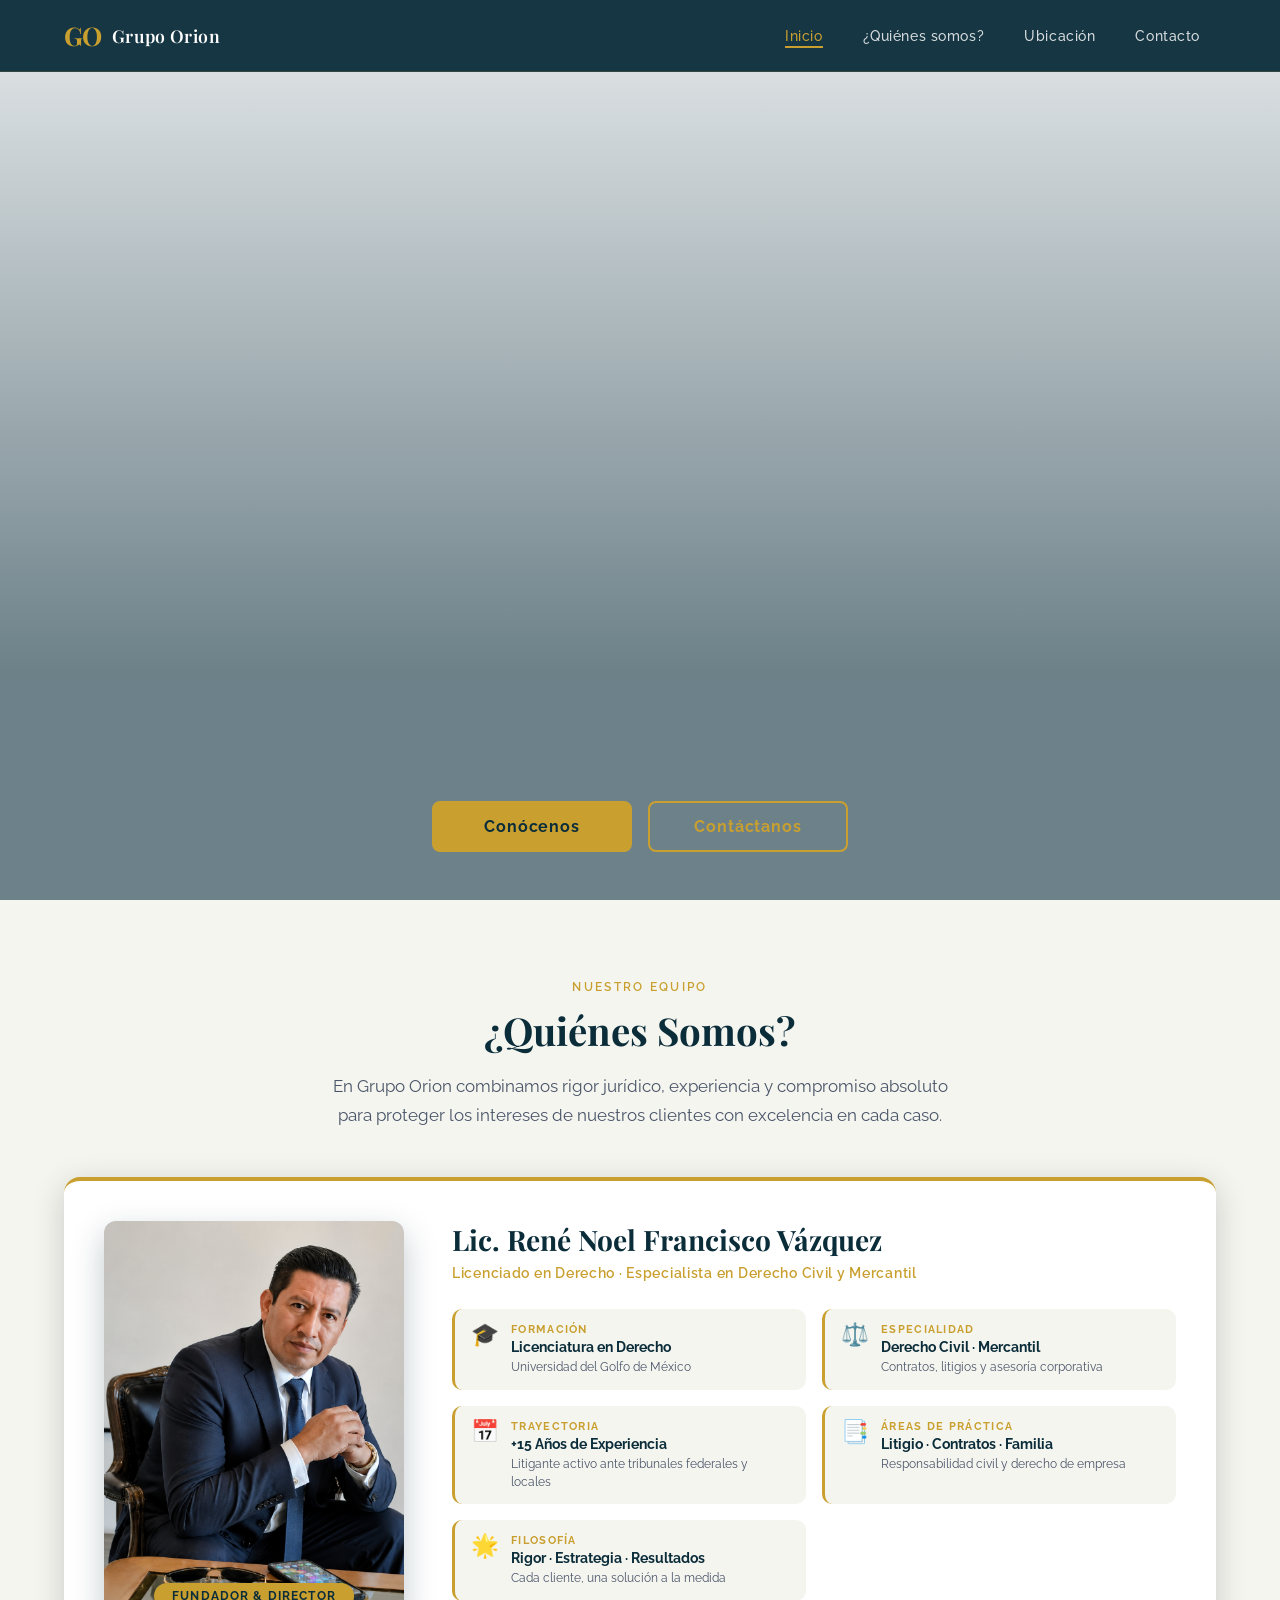
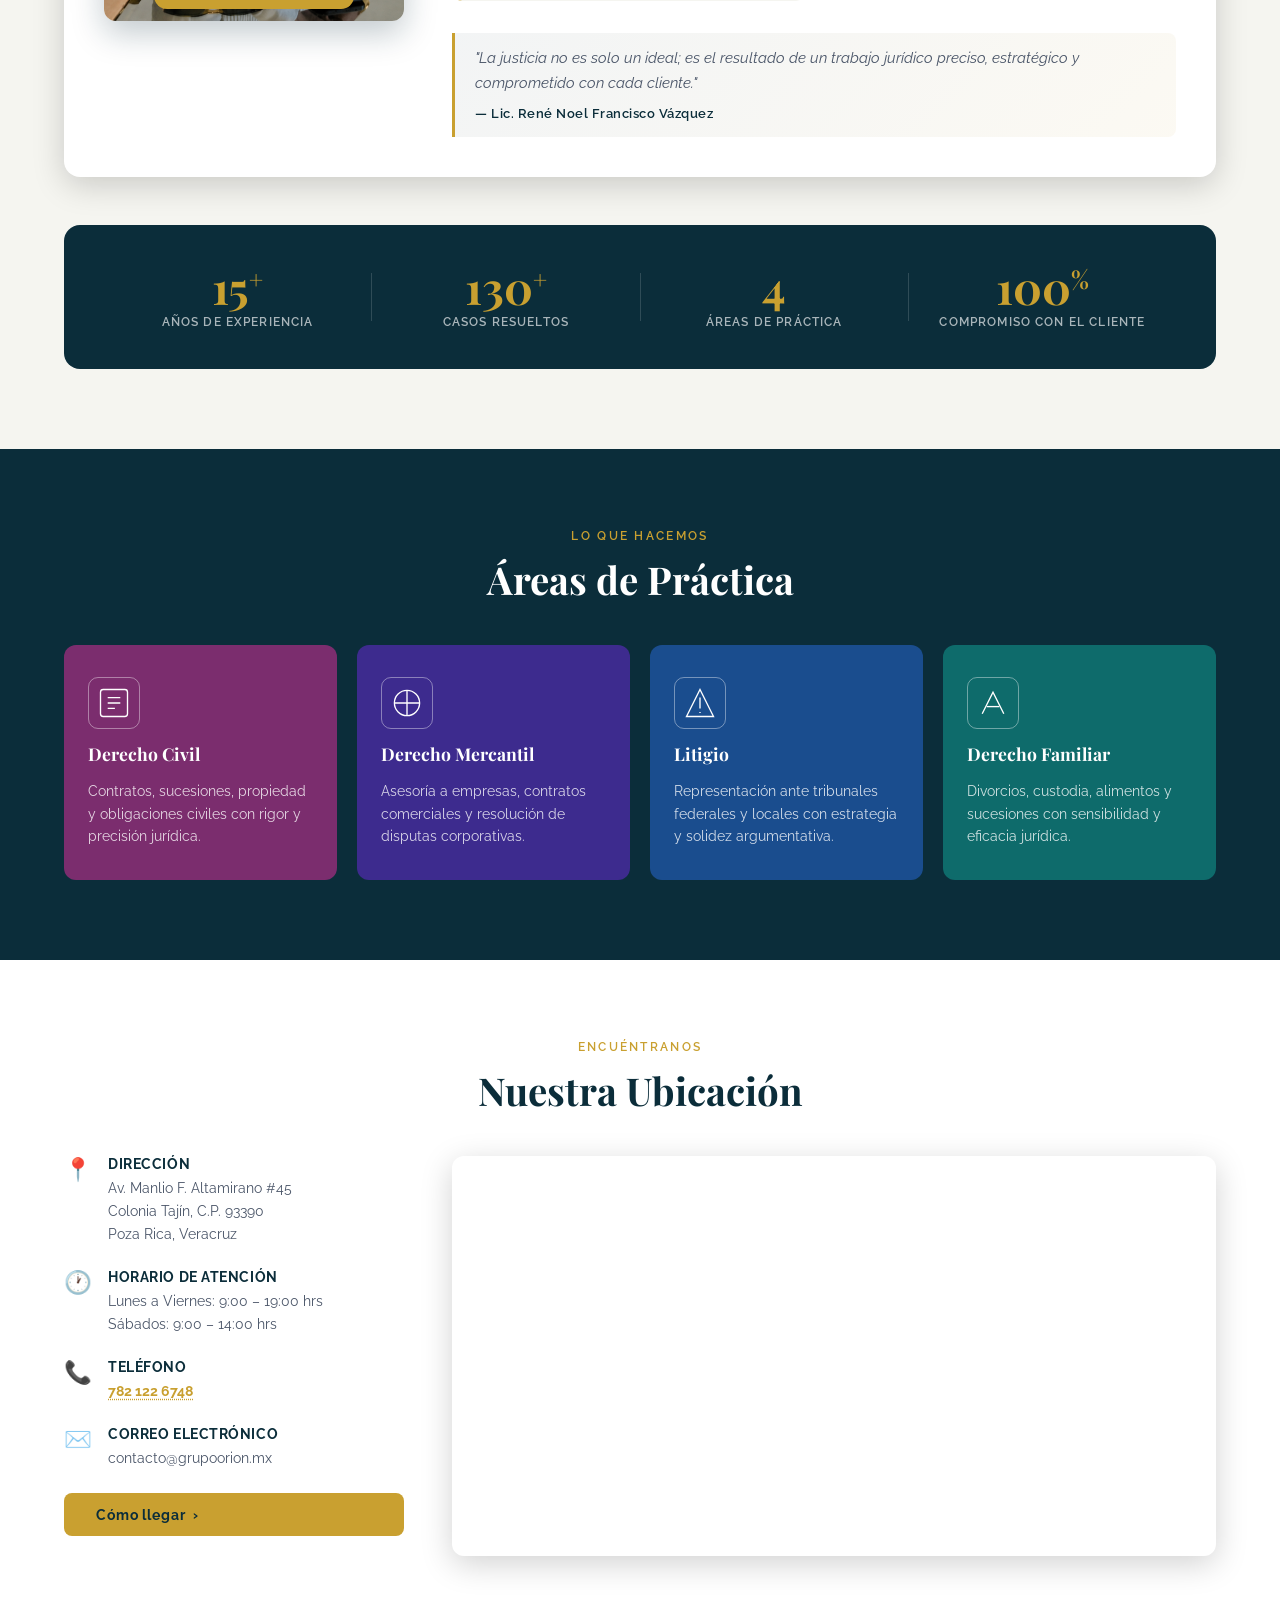
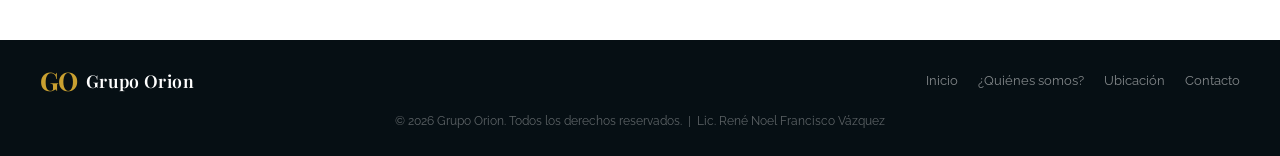
==== index.html @ 619c6edc "Agregar meta tags Open Graph y Twitter Card" ====
<!DOCTYPE html>
<html lang="es">
<head>
  <meta charset="UTF-8" />
  <meta name="viewport" content="width=device-width, initial-scale=1.0" />
  <title>Grupo Orion – Servicios Jurídicos</title>

  <!-- SEO básico -->
  <meta name="description" content="Grupo Orion – Más de 15 años protegiendo tus intereses. Lic. René Noel Francisco Vázquez. Derecho Civil, Mercantil, Litigio y Familiar en Poza Rica, Veracruz." />
  <meta name="author" content="Lic. René Noel Francisco Vázquez" />

  <!-- Open Graph (Facebook, WhatsApp, LinkedIn, correo) -->
  <meta property="og:type"        content="website" />
  <meta property="og:url"         content="https://arrova931026.github.io/grupo_orion/" />
  <meta property="og:title"       content="Grupo Orion – Servicios Jurídicos" />
  <meta property="og:description" content="Más de 15 años protegiendo tus intereses con rigor, estrategia y resultados. Consulta al Lic. René Noel Francisco Vázquez." />
  <meta property="og:image"       content="https://arrova931026.github.io/grupo_orion/index.png" />
  <meta property="og:image:width"  content="1200" />
  <meta property="og:image:height" content="630" />
  <meta property="og:locale"      content="es_MX" />
  <meta property="og:site_name"   content="Grupo Orion" />

  <!-- Twitter Card -->
  <meta name="twitter:card"        content="summary_large_image" />
  <meta name="twitter:title"       content="Grupo Orion – Servicios Jurídicos" />
  <meta name="twitter:description" content="Más de 15 años protegiendo tus intereses con rigor, estrategia y resultados. Consulta al Lic. René Noel Francisco Vázquez." />
  <meta name="twitter:image"       content="https://arrova931026.github.io/grupo_orion/index.png" />
  <link rel="preconnect" href="https://fonts.googleapis.com" />
  <link rel="preconnect" href="https://fonts.gstatic.com" crossorigin />
  <link href="https://fonts.googleapis.com/css2?family=Playfair+Display:wght@400;600;700&family=Raleway:wght@300;400;500;600;700&display=swap" rel="stylesheet" />
  <link rel="stylesheet" href="styles.css" />
</head>
<body>

  <!-- ═══════════════════════════════════ NAVBAR ═══════════════════════════════════ -->
  <header class="navbar" id="navbar">
    <div class="nav-container">
      <a href="#inicio" class="nav-logo">
        <span class="logo-oa">GO</span>
        <span class="logo-text">Grupo Orion</span>
      </a>

      <button class="hamburger" id="hamburger" aria-label="Abrir menú" aria-expanded="false">
        <span></span>
        <span></span>
        <span></span>
      </button>

      <nav class="nav-menu" id="nav-menu">
        <ul>
          <li><a href="#inicio" class="nav-link active">Inicio</a></li>
          <li><a href="#quienes-somos" class="nav-link">¿Quiénes somos?</a></li>
          <li><a href="#ubicacion" class="nav-link">Ubicación</a></li>
          <li><a href="#contacto" class="nav-link">Contacto</a></li>
        </ul>
      </nav>
    </div>
  </header>

  <!-- ═══════════════════════════════════ INICIO ════════════════════════════════════ -->
  <section class="hero" id="inicio">
    <picture>
      <source srcset="indexm.png" media="(max-width: 600px)" />
      <img src="index.png" alt="Grupo Orion – Rigor, Estrategia, Resultados" class="hero-img" />
    </picture>
    <div class="hero-overlay">
      <div class="hero-btns">
        <a href="#quienes-somos" class="btn-hero">Conócenos</a>
        <button class="btn-hero btn-hero-outline" id="btn-contacto-hero" type="button">Contáctanos</button>
      </div>
    </div>
  </section>

  <!-- ══════════════════════════════ QUIÉNES SOMOS ══════════════════════════════════ -->
  <section class="section quienes" id="quienes-somos">
    <div class="container">
      <div class="section-tag">NUESTRO EQUIPO</div>
      <h2 class="section-title">¿Quiénes Somos?</h2>
      <p class="section-subtitle">
        En Grupo Orion combinamos rigor jurídico, experiencia y compromiso absoluto
        para proteger los intereses de nuestros clientes con excelencia en cada caso.
      </p>

      <!-- Perfil Rene -->
      <div class="profile-card">
        <div class="profile-photo-wrap">
          <img src="rene.png" alt="Lic. René Noel Francisco Vázquez" class="profile-photo" />
          <div class="photo-badge">Fundador &amp; Director</div>
        </div>

        <div class="profile-info">
          <h3 class="profile-name">Lic. René Noel Francisco Vázquez</h3>
          <p class="profile-tagline">Licenciado en Derecho · Especialista en Derecho Civil y Mercantil</p>

          <div class="infographic-grid">
            <div class="info-card">
              <div class="info-icon">🎓</div>
              <div class="info-content">
                <span class="info-label">Formación</span>
                <span class="info-value">Licenciatura en Derecho</span>
                <span class="info-detail">Universidad del Golfo de México</span>
              </div>
            </div>

            <div class="info-card">
              <div class="info-icon">⚖️</div>
              <div class="info-content">
                <span class="info-label">Especialidad</span>
                <span class="info-value">Derecho Civil · Mercantil</span>
                <span class="info-detail">Contratos, litigios y asesoría corporativa</span>
              </div>
            </div>

            <div class="info-card">
              <div class="info-icon">📅</div>
              <div class="info-content">
                <span class="info-label">Trayectoria</span>
                <span class="info-value">+15 Años de Experiencia</span>
                <span class="info-detail">Litigante activo ante tribunales federales y locales</span>
              </div>
            </div>
<!--
            <div class="info-card">
              <div class="info-icon">🏛️</div>
              <div class="info-content">
                <span class="info-label">Membresías</span>
                <span class="info-value">Barra Mexicana de Abogados</span>
                <span class="info-detail">Colegio de Abogados Civilistas</span>
              </div>
            </div>
-->
            <div class="info-card">
              <div class="info-icon">📑</div>
              <div class="info-content">
                <span class="info-label">Áreas de Práctica</span>
                <span class="info-value">Litigio · Contratos · Familia</span>
                <span class="info-detail">Responsabilidad civil y derecho de empresa</span>
              </div>
            </div>

            <div class="info-card">
              <div class="info-icon">🌟</div>
              <div class="info-content">
                <span class="info-label">Filosofía</span>
                <span class="info-value">Rigor · Estrategia · Resultados</span>
                <span class="info-detail">Cada cliente, una solución a la medida</span>
              </div>
            </div>
          </div>

          <blockquote class="profile-quote">
            "La justicia no es solo un ideal; es el resultado de un trabajo jurídico
            preciso, estratégico y comprometido con cada cliente."
            <cite>— Lic. René Noel Francisco Vázquez</cite>
          </blockquote>
        </div>
      </div>

      <!-- Stats bar -->
      <div class="stats-bar">
        <div class="stat">
          <span class="stat-num">15<sup>+</sup></span>
          <span class="stat-lbl">Años de experiencia</span>
        </div>
        <div class="stat-divider"></div>
        <div class="stat">
          <span class="stat-num">130<sup>+</sup></span>
          <span class="stat-lbl">Casos resueltos</span>
        </div>
        <div class="stat-divider"></div>
        <div class="stat">
          <span class="stat-num">4</span>
          <span class="stat-lbl">Áreas de práctica</span>
        </div>
        <div class="stat-divider"></div>
        <div class="stat">
          <span class="stat-num">100<sup>%</sup></span>
          <span class="stat-lbl">Compromiso con el cliente</span>
        </div>
      </div>
    </div>
  </section>

  <!-- ═══════════════════════════════════ SERVICIOS ════════════════════════════════ -->
  <section class="section servicios" id="servicios">
    <div class="container">
      <div class="section-tag">LO QUE HACEMOS</div>
      <h2 class="section-title light">Áreas de Práctica</h2>
      <div class="servicios-grid">
        <div class="servicio-card" style="--card-color: #7b2d6e;">
          <div class="servicio-icon">
            <svg viewBox="0 0 40 40" fill="none" stroke="currentColor" stroke-width="1.5" width="36" height="36"><rect x="5" y="5" width="30" height="30" rx="3"/><path d="M13 20h14M13 14h14M13 26h8"/></svg>
          </div>
          <h3>Derecho Civil</h3>
          <p>Contratos, sucesiones, propiedad y obligaciones civiles con rigor y precisión jurídica.</p>
        </div>
        <div class="servicio-card" style="--card-color: #3d2b8e;">
          <div class="servicio-icon">
            <svg viewBox="0 0 40 40" fill="none" stroke="currentColor" stroke-width="1.5" width="36" height="36"><circle cx="20" cy="20" r="14"/><path d="M20 6v28M6 20h28"/></svg>
          </div>
          <h3>Derecho Mercantil</h3>
          <p>Asesoría a empresas, contratos comerciales y resolución de disputas corporativas.</p>
        </div>
        <div class="servicio-card" style="--card-color: #1a4d8e;">
          <div class="servicio-icon">
            <svg viewBox="0 0 40 40" fill="none" stroke="currentColor" stroke-width="1.5" width="36" height="36"><path d="M20 5 L35 35 H5 Z"/><path d="M20 14v12M20 30v1"/></svg>
          </div>
          <h3>Litigio</h3>
          <p>Representación ante tribunales federales y locales con estrategia y solidez argumentativa.</p>
        </div>
        <div class="servicio-card" style="--card-color: #0e6b6b;">
          <div class="servicio-icon">
            <svg viewBox="0 0 40 40" fill="none" stroke="currentColor" stroke-width="1.5" width="36" height="36"><path d="M8 32 L20 8 L32 32"/><path d="M13 24 h14"/></svg>
          </div>
          <h3>Derecho Familiar</h3>
          <p>Divorcios, custodia, alimentos y sucesiones con sensibilidad y eficacia jurídica.</p>
        </div>
      </div>
    </div>
  </section>

  <!-- ═══════════════════════════════════ UBICACIÓN ════════════════════════════════ -->
  <section class="section ubicacion" id="ubicacion">
    <div class="container">
      <div class="section-tag">ENCUÉNTRANOS</div>
      <h2 class="section-title">Nuestra Ubicación</h2>

      <div class="ubicacion-wrap">
        <div class="ubicacion-info">
          <div class="ubi-item">
            <div class="ubi-icon">📍</div>
            <div>
              <strong>Dirección</strong>
              <p>Av. Manlio F. Altamirano #45<br>Colonia Tajín, C.P. 93390<br>Poza Rica, Veracruz</p>
            </div>
          </div>
          <div class="ubi-item">
            <div class="ubi-icon">🕐</div>
            <div>
              <strong>Horario de Atención</strong>
              <p>Lunes a Viernes: 9:00 – 19:00 hrs<br>Sábados: 9:00 – 14:00 hrs</p>
            </div>
          </div>
          <div class="ubi-item">
            <div class="ubi-icon">📞</div>
            <div>
              <strong>Teléfono</strong>
              <p><button class="phone-trigger" id="phone-trigger-ubi" type="button">782 122 6748</button></p>
            </div>
          </div>
          <div class="ubi-item">
            <div class="ubi-icon">✉️</div>
            <div>
              <strong>Correo Electrónico</strong>
              <p>contacto@grupoorion.mx</p>
            </div>
          </div>
          <a href="https://maps.google.com" target="_blank" rel="noopener noreferrer" class="btn-primary">
            Cómo llegar &nbsp;›
          </a>
        </div>

        <div class="ubicacion-map">
          <iframe
            title="Ubicación Grupo Orion"
            src="https://maps.google.com/maps?q=20.5308123,-97.4604922&hl=es&z=16&output=embed"
            width="100%"
            height="400"
            style="border:0;"
            allowfullscreen=""
            loading="lazy"
            referrerpolicy="no-referrer-when-downgrade">
          </iframe>
        </div>
      </div>
    </div>
  </section>

  <!-- ═══════════════════════════════════ FOOTER ═══════════════════════════════════ -->
  <footer class="footer" id="contacto">
    <div class="footer-inner">
      <div class="footer-logo">
        <span class="logo-oa">GO</span>
        <span class="logo-text">Grupo Orion</span>
      </div>
      <nav class="footer-nav">
        <a href="#inicio">Inicio</a>
        <a href="#quienes-somos">¿Quiénes somos?</a>
        <a href="#ubicacion">Ubicación</a>
        <a href="#contacto">Contacto</a>
      </nav>
      <p class="footer-legal">
        &copy; 2026 Grupo Orion. Todos los derechos reservados. &nbsp;|&nbsp; Lic. René Noel Francisco Vázquez
      </p>
    </div>
  </footer>

  <!-- Modal de contacto -->
  <div class="modal-overlay" id="contact-modal" role="dialog" aria-modal="true" aria-labelledby="modal-title">
    <div class="modal-card">
      <button class="modal-close" id="modal-close" aria-label="Cerrar">&times;</button>
      <div class="modal-icon">📲</div>
      <h3 class="modal-title" id="modal-title">¿Cómo deseas contactarnos?</h3>
      <p class="modal-subtitle">Elige el medio de comunicación de tu preferencia:</p>
      <div class="modal-btns">
        <a href="https://wa.me/527821226748?text=Necesito%20asesor%C3%ADa%20jur%C3%ADdica%20de%20Grupo%20Ori%C3%B3n" target="_blank" rel="noopener noreferrer" class="modal-btn modal-btn-whatsapp">
          <svg viewBox="0 0 24 24" fill="currentColor" width="22" height="22"><path d="M17.472 14.382c-.297-.149-1.758-.867-2.03-.967-.273-.099-.471-.148-.67.15-.197.297-.767.966-.94 1.164-.173.199-.347.223-.644.075-.297-.15-1.255-.463-2.39-1.475-.883-.788-1.48-1.761-1.653-2.059-.173-.297-.018-.458.13-.606.134-.133.298-.347.446-.52.149-.174.198-.298.298-.497.099-.198.05-.371-.025-.52-.075-.149-.669-1.612-.916-2.207-.242-.579-.487-.5-.669-.51-.173-.008-.371-.01-.57-.01-.198 0-.52.074-.792.372-.272.297-1.04 1.016-1.04 2.479 0 1.462 1.065 2.875 1.213 3.074.149.198 2.096 3.2 5.077 4.487.709.306 1.262.489 1.694.625.712.227 1.36.195 1.871.118.571-.085 1.758-.719 2.006-1.413.248-.694.248-1.289.173-1.413-.074-.124-.272-.198-.57-.347m-5.421 7.403h-.004a9.87 9.87 0 01-5.031-1.378l-.361-.214-3.741.982.998-3.648-.235-.374a9.86 9.86 0 01-1.51-5.26c.001-5.45 4.436-9.884 9.888-9.884 2.64 0 5.122 1.03 6.988 2.898a9.825 9.825 0 012.893 6.994c-.003 5.45-4.437 9.884-9.885 9.884m8.413-18.297A11.815 11.815 0 0012.05 0C5.495 0 .16 5.335.157 11.892c0 2.096.547 4.142 1.588 5.945L.057 24l6.305-1.654a11.882 11.882 0 005.683 1.448h.005c6.554 0 11.89-5.335 11.893-11.893a11.821 11.821 0 00-3.48-8.413z"/></svg>
          Conectar por WhatsApp
        </a>
        <a href="tel:7821226748" class="modal-btn modal-btn-phone">
          <svg viewBox="0 0 24 24" fill="currentColor" width="22" height="22"><path d="M6.62 10.79c1.44 2.83 3.76 5.14 6.59 6.59l2.2-2.2c.27-.27.67-.36 1.02-.24 1.12.37 2.33.57 3.57.57.55 0 1 .45 1 1V20c0 .55-.45 1-1 1-9.39 0-17-7.61-17-17 0-.55.45-1 1-1h3.5c.55 0 1 .45 1 1 0 1.25.2 2.45.57 3.57.11.35.03.74-.25 1.02l-2.2 2.2z"/></svg>
          Vía Telefónica
        </a>
      </div>
    </div>
  </div>

  <!-- Toast de confirmación -->
  <div class="toast" id="toast">Mensaje enviado con éxito. ¡Nos pondremos en contacto pronto!</div>

  <script src="script.js"></script>
</body>
</html>
---- styles.css ----
/* ═══════════════════════════════════════════════════════════════
   GRUPO ORION – Stylesheet
   Paleta: #0b2d3a (teal oscuro), #c9a030 (dorado), #fff, #f5f5f0
   ═══════════════════════════════════════════════════════════════ */

/* ── Variables ─────────────────────────────────────────────────── */
:root {
  --teal-dark:   #0b2d3a;
  --teal-mid:    #0e4454;
  --teal-light:  #1a6678;
  --gold:        #c9a030;
  --gold-light:  #e8c96a;
  --white:       #ffffff;
  --off-white:   #f5f5f0;
  --text-dark:   #1a1a2e;
  --text-mid:    #4a5568;
  --text-light:  #cbd5e0;
  --font-head:   'Playfair Display', Georgia, serif;
  --font-body:   'Raleway', 'Segoe UI', sans-serif;
  --nav-h:       72px;
  --transition:  0.3s ease;
  --radius:      8px;
  --shadow:      0 8px 32px rgba(0,0,0,.18);
}

/* ── Reset ──────────────────────────────────────────────────────── */
*, *::before, *::after { box-sizing: border-box; margin: 0; padding: 0; }
html {
  scroll-behavior: smooth;
  font-size: 16px;
  scroll-padding-top: var(--nav-h);
}
body {
  font-family: var(--font-body);
  color: var(--text-dark);
  background: var(--white);
  overflow-x: hidden;
}
img { max-width: 100%; display: block; }
a  { text-decoration: none; color: inherit; }
ul { list-style: none; }

/* ── Utility ────────────────────────────────────────────────────── */
.container { width: 100%; max-width: 1200px; margin: 0 auto; padding: 0 24px; }
.section    { padding: 80px 0; }
.section-tag {
  font-size: .72rem;
  letter-spacing: .2em;
  text-transform: uppercase;
  color: var(--gold);
  font-weight: 600;
  margin-bottom: 10px;
  text-align: center;
}
.section-title {
  font-family: var(--font-head);
  font-size: clamp(1.8rem, 3vw, 2.6rem);
  color: var(--teal-dark);
  text-align: center;
  margin-bottom: 16px;
}
.section-title.light { color: var(--white); }
.section-subtitle {
  max-width: 640px;
  margin: 0 auto 48px;
  color: var(--text-mid);
  text-align: center;
  line-height: 1.7;
  font-size: 1.05rem;
}
.section-subtitle.light { color: var(--text-light); }

/* ── Buttons ─────────────────────────────────────────────────────── */
.btn-primary {
  display: inline-block;
  background: var(--gold);
  color: var(--teal-dark);
  font-family: var(--font-body);
  font-weight: 700;
  font-size: .9rem;
  letter-spacing: .06em;
  padding: 13px 32px;
  border-radius: var(--radius);
  border: none;
  cursor: pointer;
  transition: background var(--transition), transform var(--transition), box-shadow var(--transition);
}
.btn-primary:hover {
  background: var(--gold-light);
  transform: translateY(-2px);
  box-shadow: 0 6px 20px rgba(201,160,48,.35);
}

/* ════════════════════════════════════════════════════════════════
   NAVBAR
════════════════════════════════════════════════════════════════ */
.navbar {
  position: fixed;
  top: 0; left: 0; right: 0;
  z-index: 1100;
  height: var(--nav-h);
  background: rgba(11,45,58,.95);
  backdrop-filter: blur(10px);
  -webkit-backdrop-filter: blur(10px);
  border-bottom: 1px solid rgba(201,160,48,.15);
  transition: box-shadow var(--transition);
}
.navbar.scrolled { box-shadow: 0 4px 24px rgba(0,0,0,.35); }

.nav-container {
  display: flex;
  align-items: center;
  justify-content: space-between;
  max-width: 1200px;
  margin: 0 auto;
  padding: 0 24px;
  height: 100%;
}

/* Logo */
.nav-logo {
  display: flex;
  align-items: center;
  gap: 10px;
}
.logo-oa {
  font-family: var(--font-head);
  font-weight: 700;
  font-size: 1.6rem;
  color: var(--gold);
  letter-spacing: -.02em;
  line-height: 1;
}
.logo-text {
  font-family: var(--font-head);
  font-size: 1.1rem;
  font-weight: 600;
  color: var(--white);
  letter-spacing: .02em;
}

/* Nav links */
.nav-menu ul {
  display: flex;
  gap: 8px;
  align-items: center;
}
.nav-link {
  color: rgba(255,255,255,.82);
  font-size: .9rem;
  font-weight: 500;
  letter-spacing: .04em;
  padding: 8px 16px;
  border-radius: 4px;
  transition: color var(--transition), background var(--transition);
  position: relative;
}
.nav-link::after {
  content: '';
  position: absolute;
  bottom: 4px; left: 16px; right: 16px;
  height: 2px;
  background: var(--gold);
  transform: scaleX(0);
  transition: transform var(--transition);
  transform-origin: center;
}
.nav-link:hover,
.nav-link.active {
  color: var(--gold);
}
.nav-link:hover::after,
.nav-link.active::after {
  transform: scaleX(1);
}

/* Hamburger */
.hamburger {
  display: none;
  flex-direction: column;
  justify-content: space-between;
  width: 26px;
  height: 18px;
  background: none;
  border: none;
  cursor: pointer;
  padding: 0;
  z-index: 1100;
}
.hamburger span {
  display: block;
  height: 2px;
  background: var(--white);
  border-radius: 2px;
  transition: all var(--transition);
}
.hamburger.open span:nth-child(1) { transform: translateY(8px) rotate(45deg); }
.hamburger.open span:nth-child(2) { opacity: 0; }
.hamburger.open span:nth-child(3) { transform: translateY(-8px) rotate(-45deg); }

/* ── Phone trigger button ───────────────────────────────────────── */
.phone-trigger {
  background: none;
  border: none;
  color: var(--gold);
  font-family: var(--font-body);
  font-size: inherit;
  font-weight: 700;
  cursor: pointer;
  padding: 0;
  text-decoration: underline dotted;
  text-underline-offset: 3px;
  transition: color var(--transition);
}
.phone-trigger:hover { color: var(--gold-light); }

/* ── Modal ───────────────────────────────────────────────────────── */
.modal-overlay {
  position: fixed;
  inset: 0;
  background: rgba(0,0,0,.55);
  backdrop-filter: blur(4px);
  display: flex;
  align-items: center;
  justify-content: center;
  z-index: 2000;
  opacity: 0;
  pointer-events: none;
  transition: opacity .3s ease;
  padding: 16px;
}
.modal-overlay.show {
  opacity: 1;
  pointer-events: all;
}
.modal-card {
  background: var(--white);
  border-radius: 16px;
  padding: 40px 36px;
  max-width: 420px;
  width: 100%;
  position: relative;
  text-align: center;
  box-shadow: 0 24px 64px rgba(0,0,0,.35);
  transform: translateY(20px) scale(.97);
  transition: transform .3s ease;
}
.modal-overlay.show .modal-card {
  transform: translateY(0) scale(1);
}
.modal-close {
  position: absolute;
  top: 14px; right: 16px;
  background: none;
  border: none;
  font-size: 1.6rem;
  line-height: 1;
  color: var(--text-mid);
  cursor: pointer;
  transition: color var(--transition);
}
.modal-close:hover { color: var(--teal-dark); }
.modal-icon {
  font-size: 2.4rem;
  margin-bottom: 12px;
}
.modal-title {
  font-family: var(--font-head);
  font-size: 1.35rem;
  color: var(--teal-dark);
  margin-bottom: 8px;
}
.modal-subtitle {
  color: var(--text-mid);
  font-size: .9rem;
  margin-bottom: 28px;
  line-height: 1.6;
}
.modal-btns {
  display: flex;
  flex-direction: column;
  gap: 14px;
}
.modal-btn {
  display: flex;
  align-items: center;
  justify-content: center;
  gap: 10px;
  padding: 14px 24px;
  border-radius: var(--radius);
  font-family: var(--font-body);
  font-size: .95rem;
  font-weight: 700;
  transition: transform var(--transition), opacity var(--transition), box-shadow var(--transition);
  text-decoration: none;
  letter-spacing: .03em;
}
.modal-btn:hover {
  transform: translateY(-2px);
  opacity: .9;
  box-shadow: 0 8px 24px rgba(0,0,0,.2);
}
.modal-btn-whatsapp {
  background: #25D366;
  color: #fff;
}
.modal-btn-phone {
  background: var(--teal-dark);
  color: #fff;
}

/* ════════════════════════════════════════════════════════════════
════════════════════════════════════════════════════════════════ */
.hero {
  position: relative;
  width: 100%;
  height: 100vh;
  min-height: 560px;
  display: flex;
  align-items: flex-end;
  overflow: hidden;
  margin-top: 0;
  padding-top: var(--nav-h);
}
.hero-img {
  position: absolute;
  inset: 0;
  width: 100%;
  height: 100%;
  object-fit: cover;
  object-position: center top;
}
.hero-overlay {
  position: absolute;
  inset: 0;
  background: linear-gradient(to bottom, rgba(11,45,58,.1) 0%, rgba(11,45,58,.6) 75%);
  display: flex;
  flex-direction: column;
  align-items: center;
  justify-content: flex-end;
  padding: 48px;
}

.hero-btns {
  display: flex;
  flex-direction: row;
  align-items: center;
  justify-content: center;
  gap: 16px;
  flex-wrap: wrap;
}

.btn-hero {
  display: inline-flex;
  align-items: center;
  justify-content: center;
  gap: 6px;
  width: 200px;
  background: var(--gold);
  color: var(--teal-dark);
  font-family: var(--font-body);
  font-weight: 700;
  font-size: 1rem;
  letter-spacing: .06em;
  padding: 14px 24px;
  border-radius: var(--radius);
  border: 2px solid var(--gold);
  transition: background var(--transition), transform var(--transition), box-shadow var(--transition);
}
.btn-hero:hover {
  background: var(--gold-light);
  border-color: var(--gold-light);
  transform: translateY(-3px);
  box-shadow: 0 10px 30px rgba(201,160,48,.4);
}
.btn-hero span { font-size: 1.2rem; }

.btn-hero-outline {
  background: transparent;
  border: 2px solid var(--gold);
  color: var(--gold);
  cursor: pointer;
  font-family: var(--font-body);
}
.btn-hero-outline:hover {
  background: var(--gold);
  color: var(--teal-dark);
}

/* ════════════════════════════════════════════════════════════════
   QUIÉNES SOMOS
════════════════════════════════════════════════════════════════ */
.quienes { background: var(--off-white); }

/* Profile card */
.profile-card {
  display: grid;
  grid-template-columns: 300px 1fr;
  gap: 48px;
  align-items: start;
  background: var(--white);
  border-radius: 16px;
  box-shadow: var(--shadow);
  padding: 40px;
  margin-bottom: 48px;
  border-top: 4px solid var(--gold);
}

.profile-photo-wrap {
  position: relative;
  flex-shrink: 0;
}
.profile-photo {
  width: 100%;
  aspect-ratio: 3/4;
  object-fit: cover;
  border-radius: 12px;
  box-shadow: 0 12px 32px rgba(11,45,58,.25);
}
.photo-badge {
  position: absolute;
  bottom: 12px; left: 50%;
  transform: translateX(-50%);
  background: var(--gold);
  color: var(--teal-dark);
  font-size: .72rem;
  font-weight: 700;
  letter-spacing: .1em;
  text-transform: uppercase;
  padding: 6px 18px;
  border-radius: 20px;
  white-space: nowrap;
}

.profile-name {
  font-family: var(--font-head);
  font-size: clamp(1.4rem, 2.2vw, 2rem);
  color: var(--teal-dark);
  margin-bottom: 6px;
}
.profile-tagline {
  color: var(--gold);
  font-size: .9rem;
  font-weight: 600;
  letter-spacing: .05em;
  margin-bottom: 28px;
}

/* Infographic grid */
.infographic-grid {
  display: grid;
  grid-template-columns: repeat(2, 1fr);
  gap: 16px;
  margin-bottom: 32px;
}
.info-card {
  display: flex;
  gap: 12px;
  align-items: flex-start;
  background: var(--off-white);
  border-radius: 10px;
  padding: 14px 16px;
  border-left: 3px solid var(--gold);
  transition: transform var(--transition), box-shadow var(--transition);
}
.info-card:hover {
  transform: translateY(-2px);
  box-shadow: 0 4px 16px rgba(201,160,48,.18);
}
.info-icon {
  font-size: 1.4rem;
  line-height: 1;
  flex-shrink: 0;
}
.info-content {
  display: flex;
  flex-direction: column;
  gap: 2px;
}
.info-label {
  font-size: .68rem;
  font-weight: 700;
  letter-spacing: .12em;
  text-transform: uppercase;
  color: var(--gold);
}
.info-value {
  font-size: .88rem;
  font-weight: 700;
  color: var(--teal-dark);
  line-height: 1.3;
}
.info-detail {
  font-size: .78rem;
  color: var(--text-mid);
  line-height: 1.4;
}

.profile-quote {
  border-left: 3px solid var(--gold);
  padding: 12px 20px;
  background: linear-gradient(135deg, rgba(11,45,58,.05), rgba(201,160,48,.06));
  border-radius: 0 8px 8px 0;
  font-style: italic;
  color: var(--text-mid);
  font-size: .92rem;
  line-height: 1.7;
}
.profile-quote cite {
  display: block;
  margin-top: 8px;
  font-style: normal;
  font-weight: 600;
  font-size: .8rem;
  color: var(--teal-dark);
  letter-spacing: .04em;
}

/* Stats bar */
.stats-bar {
  display: flex;
  align-items: center;
  justify-content: center;
  gap: 0;
  background: var(--teal-dark);
  border-radius: 16px;
  padding: 32px 40px;
  flex-wrap: wrap;
}
.stat {
  flex: 1;
  min-width: 120px;
  display: flex;
  flex-direction: column;
  align-items: center;
  text-align: center;
  padding: 8px 16px;
}
.stat-num {
  font-family: var(--font-head);
  font-size: clamp(2rem, 3.5vw, 2.8rem);
  font-weight: 700;
  color: var(--gold);
  line-height: 1;
}
.stat-num sup {
  font-size: .55em;
  vertical-align: super;
}
.stat-lbl {
  font-size: .72rem;
  font-weight: 600;
  letter-spacing: .1em;
  text-transform: uppercase;
  color: rgba(255,255,255,.65);
  margin-top: 6px;
}
.stat-divider {
  width: 1px;
  height: 48px;
  background: rgba(255,255,255,.15);
  flex-shrink: 0;
}

/* ════════════════════════════════════════════════════════════════
   SERVICIOS
════════════════════════════════════════════════════════════════ */
.servicios {
  background: var(--teal-dark);
}
.servicios .section-title { color: var(--white); }

.servicios-grid {
  display: grid;
  grid-template-columns: repeat(4, 1fr);
  gap: 20px;
  margin-top: 40px;
}
.servicio-card {
  background: var(--card-color, var(--teal-mid));
  color: var(--white);
  border-radius: 12px;
  padding: 32px 24px;
  display: flex;
  flex-direction: column;
  gap: 14px;
  transition: transform var(--transition), box-shadow var(--transition);
}
.servicio-card:hover {
  transform: translateY(-6px);
  box-shadow: 0 16px 40px rgba(0,0,0,.4);
}
.servicio-icon {
  width: 52px;
  height: 52px;
  border: 1.5px solid rgba(255,255,255,.4);
  border-radius: 10px;
  display: flex;
  align-items: center;
  justify-content: center;
}
.servicio-card h3 {
  font-family: var(--font-head);
  font-size: 1.1rem;
  font-weight: 700;
  line-height: 1.3;
}
.servicio-card p {
  font-size: .85rem;
  color: rgba(255,255,255,.8);
  line-height: 1.65;
}

/* ════════════════════════════════════════════════════════════════
   UBICACIÓN
════════════════════════════════════════════════════════════════ */
.ubicacion { background: var(--white); }

.ubicacion-wrap {
  display: grid;
  grid-template-columns: 340px 1fr;
  gap: 48px;
  align-items: start;
  margin-top: 40px;
}
.ubicacion-info {
  display: flex;
  flex-direction: column;
  gap: 24px;
}
.ubi-item {
  display: flex;
  gap: 16px;
  align-items: flex-start;
}
.ubi-icon {
  font-size: 1.4rem;
  line-height: 1;
  flex-shrink: 0;
  margin-top: 2px;
}
.ubi-item strong {
  display: block;
  color: var(--teal-dark);
  font-weight: 700;
  font-size: .88rem;
  letter-spacing: .04em;
  text-transform: uppercase;
  margin-bottom: 4px;
}
.ubi-item p {
  color: var(--text-mid);
  font-size: .9rem;
  line-height: 1.6;
}

.ubicacion-map iframe {
  border-radius: 12px;
  box-shadow: var(--shadow);
  width: 100%;
  height: 400px;
}

/* ════════════════════════════════════════════════════════════════
   CONTACTO
════════════════════════════════════════════════════════════════ */
.contacto { background: var(--teal-dark); }

.contacto-wrap {
  display: grid;
  grid-template-columns: 1fr 280px;
  gap: 48px;
  align-items: start;
  margin-top: 40px;
}

/* Form */
.contact-form {
  display: flex;
  flex-direction: column;
  gap: 18px;
}
.form-row {
  display: grid;
  grid-template-columns: 1fr 1fr;
  gap: 18px;
}
.form-group {
  display: flex;
  flex-direction: column;
  gap: 6px;
}
.form-group label {
  font-size: .8rem;
  font-weight: 600;
  letter-spacing: .06em;
  text-transform: uppercase;
  color: rgba(255,255,255,.75);
}
.form-group label span { color: var(--gold); }
.form-group input,
.form-group textarea {
  background: rgba(255,255,255,.06);
  border: 1px solid rgba(255,255,255,.15);
  border-radius: var(--radius);
  padding: 12px 16px;
  color: var(--white);
  font-family: var(--font-body);
  font-size: .92rem;
  transition: border-color var(--transition), background var(--transition);
  outline: none;
  resize: vertical;
}
.form-group input::placeholder,
.form-group textarea::placeholder { color: rgba(255,255,255,.35); }
.form-group input:focus,
.form-group textarea:focus {
  border-color: var(--gold);
  background: rgba(255,255,255,.1);
}
.form-group input.error,
.form-group textarea.error { border-color: #ff6b6b; }

.btn-submit {
  align-self: flex-start;
  padding: 14px 40px;
  font-size: .95rem;
}
.form-note {
  font-size: .75rem;
  color: rgba(255,255,255,.4);
  line-height: 1.5;
}

/* Aside */
.contact-aside {
  display: flex;
  flex-direction: column;
  gap: 28px;
}
.contact-social h4 {
  color: var(--gold);
  font-size: .8rem;
  letter-spacing: .12em;
  text-transform: uppercase;
  margin-bottom: 14px;
}
.social-links {
  display: flex;
  flex-direction: column;
  gap: 10px;
}
.social-btn {
  display: flex;
  align-items: center;
  gap: 10px;
  padding: 11px 18px;
  border-radius: var(--radius);
  font-size: .88rem;
  font-weight: 600;
  transition: transform var(--transition), opacity var(--transition);
}
.social-btn:hover { transform: translateX(4px); opacity: .85; }
.social-btn.linkedin  { background: #0077b5; color: #fff; }
.social-btn.instagram { background: linear-gradient(45deg, #f09433,#e6683c,#dc2743,#cc2366,#bc1888); color: #fff; }

.contact-card-info {
  background: rgba(255,255,255,.07);
  border: 1px solid rgba(255,255,255,.12);
  border-radius: 10px;
  padding: 20px 22px;
  display: flex;
  flex-direction: column;
  gap: 6px;
}
.contact-card-info p {
  font-size: .9rem;
  color: rgba(255,255,255,.8);
  line-height: 1.5;
}
.contact-card-info p strong {
  color: var(--white);
  font-size: 1rem;
}

/* ════════════════════════════════════════════════════════════════
   FOOTER
════════════════════════════════════════════════════════════════ */
.footer {
  background: #060f14;
  padding: 28px 24px;
}
.footer-inner {
  max-width: 1200px;
  margin: 0 auto;
  display: flex;
  align-items: center;
  justify-content: space-between;
  flex-wrap: wrap;
  gap: 16px;
}
.footer .nav-logo,
.footer-logo {
  display: flex;
  align-items: center;
  gap: 8px;
}
.footer-nav {
  display: flex;
  gap: 20px;
  flex-wrap: wrap;
}
.footer-nav a {
  color: rgba(255,255,255,.5);
  font-size: .82rem;
  transition: color var(--transition);
}
.footer-nav a:hover { color: var(--gold); }
.footer-legal {
  color: rgba(255,255,255,.35);
  font-size: .78rem;
  width: 100%;
  text-align: center;
  margin-top: 4px;
}

/* ════════════════════════════════════════════════════════════════
   TOAST
════════════════════════════════════════════════════════════════ */
.toast {
  position: fixed;
  bottom: 32px; right: 32px;
  background: var(--teal-mid);
  color: var(--white);
  padding: 14px 24px;
  border-radius: var(--radius);
  border-left: 4px solid var(--gold);
  box-shadow: 0 8px 24px rgba(0,0,0,.35);
  font-size: .9rem;
  font-weight: 500;
  max-width: 340px;
  opacity: 0;
  transform: translateY(16px);
  pointer-events: none;
  transition: opacity .4s ease, transform .4s ease;
  z-index: 9999;
}
.toast.show { opacity: 1; transform: translateY(0); }

/* ════════════════════════════════════════════════════════════════
   RESPONSIVE – Tablet  (≤ 900px)
════════════════════════════════════════════════════════════════ */
@media (max-width: 900px) {

  /* Nav */
  .hamburger { display: flex; }
  .nav-menu {
    position: fixed;
    top: var(--nav-h); left: 0; right: 0;
    background: var(--teal-dark);
    border-top: 2px solid var(--gold);
    border-bottom: 1px solid rgba(201,160,48,.2);
    box-shadow: 0 8px 24px rgba(0,0,0,.45);
    padding: 8px 0 20px;
    transform: translateY(-100%);
    visibility: hidden;
    pointer-events: none;
    transition: transform .35s cubic-bezier(.4,0,.2,1), visibility 0s linear .35s;
    z-index: 1090;
  }
  .nav-menu.open {
    transform: translateY(0);
    visibility: visible;
    pointer-events: all;
    transition: transform .35s cubic-bezier(.4,0,.2,1), visibility 0s linear 0s;
  }
  .nav-menu ul {
    flex-direction: column;
    gap: 0;
    align-items: stretch;
    padding: 0;
  }
  .nav-menu ul li {
    border-bottom: 1px solid rgba(255,255,255,.08);
  }
  .nav-menu ul li:first-child {
    border-top: 1px solid rgba(255,255,255,.08);
  }
  .nav-link {
    display: block;
    padding: 18px 28px;
    font-size: 1.05rem;
    font-weight: 500;
    letter-spacing: .04em;
  }
  .nav-link::after { display: none; }

  /* Hero */
  .hero { height: 70vw; min-height: 420px; }
  .hero-overlay { padding: 28px; }

  /* Profile card */
  .profile-card {
    grid-template-columns: 220px 1fr;
    gap: 28px;
    padding: 28px;
  }
  .infographic-grid { grid-template-columns: 1fr; }

  /* Stats */
  .stats-bar { padding: 24px 16px; gap: 0; }
  .stat { min-width: 100px; }
  .stat-divider { height: 36px; }

  /* Servicios */
  .servicios-grid { grid-template-columns: repeat(2, 1fr); }

  /* Ubicación */
  .ubicacion-wrap { grid-template-columns: 1fr; gap: 32px; }
  .ubicacion-map iframe { height: 300px; }

  /* Contacto */
  .contacto-wrap { grid-template-columns: 1fr; gap: 36px; }
}

/* ════════════════════════════════════════════════════════════════
   RESPONSIVE – Mobile  (≤ 600px)
════════════════════════════════════════════════════════════════ */
@media (max-width: 600px) {

  :root { --nav-h: 60px; }
  html { scroll-padding-top: 60px; }

  /* Navbar completamente opaco en móvil para evitar sangrado */
  .navbar {
    background: #0b2d3a;
    backdrop-filter: none;
    -webkit-backdrop-filter: none;
  }

  .section { padding: 56px 0; }

  /* Hero – imagen completa sin recorte en móvil */
  .hero {
    height: auto;
    min-height: unset;
    padding-top: 0;
    margin-top: var(--nav-h);
    display: block;
    position: relative;
  }
  .hero-img {
    position: relative;
    width: 100%;
    height: auto;
    object-fit: initial;
    inset: auto;
    display: block;
  }
  .hero-overlay {
    position: absolute;
    inset: auto;
    bottom: 0; left: 0; right: 0;
    top: 40%;
    padding: 16px 16px 24px;
    background: linear-gradient(to top, rgba(11,45,58,.82) 0%, transparent 100%);
    justify-content: flex-end;
  }
  .hero-btns { gap: 12px; }
  .btn-hero { width: 160px; padding: 11px 16px; font-size: .85rem; }

  /* Profile card */
  .profile-card {
    grid-template-columns: 1fr;
    padding: 20px;
    gap: 20px;
  }
  .profile-photo-wrap { max-width: 240px; margin: 0 auto; }
  .profile-photo { aspect-ratio: 1/1; object-position: top; }
  .profile-name   { font-size: 1.4rem; }

  /* Stats */
  .stats-bar { flex-direction: column; gap: 20px; padding: 28px 16px; }
  .stat-divider { width: 48px; height: 1px; }

  /* Servicios */
  .servicios-grid { grid-template-columns: 1fr; }

  /* Form */
  .form-row { grid-template-columns: 1fr; }
  .btn-submit { align-self: stretch; text-align: center; }

  /* Footer */
  .footer-inner { flex-direction: column; align-items: center; text-align: center; }
  .footer-nav   { justify-content: center; }

  /* Toast */
  .toast { right: 16px; left: 16px; bottom: 20px; max-width: unset; }
}
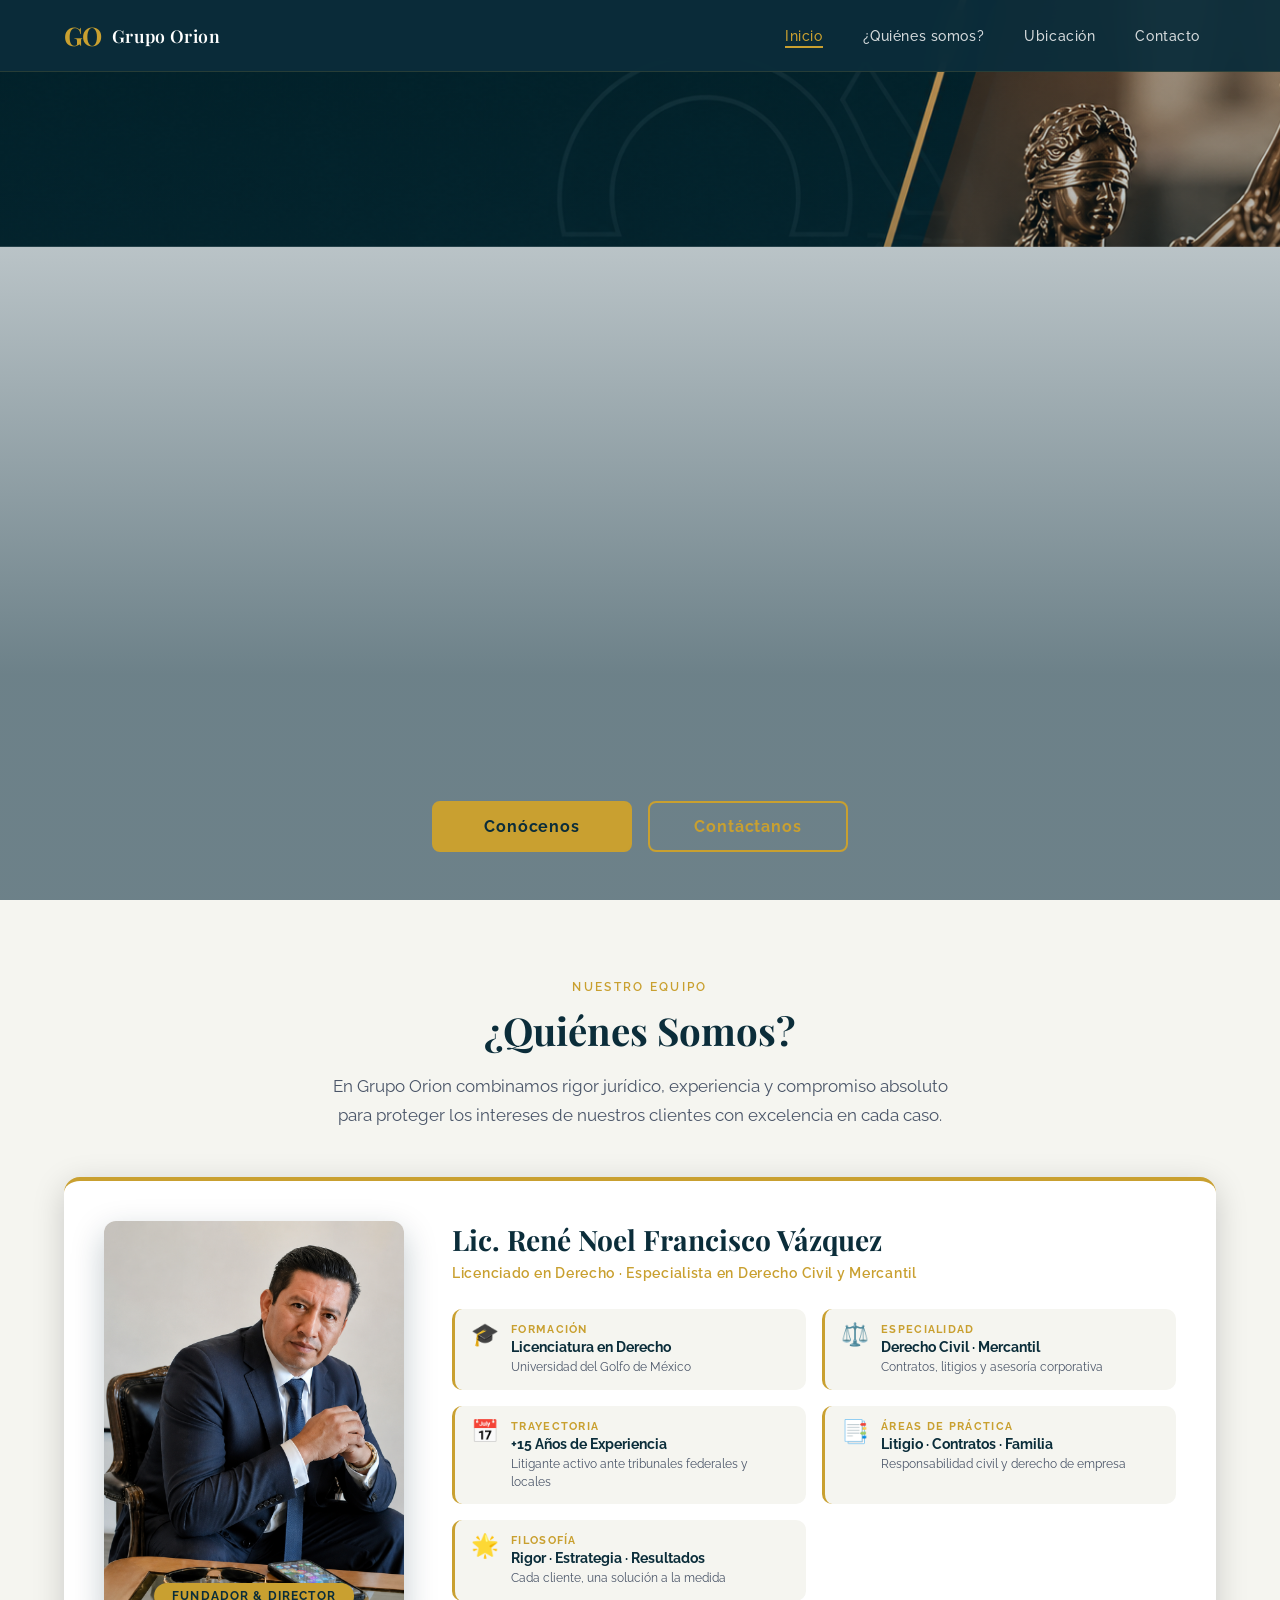
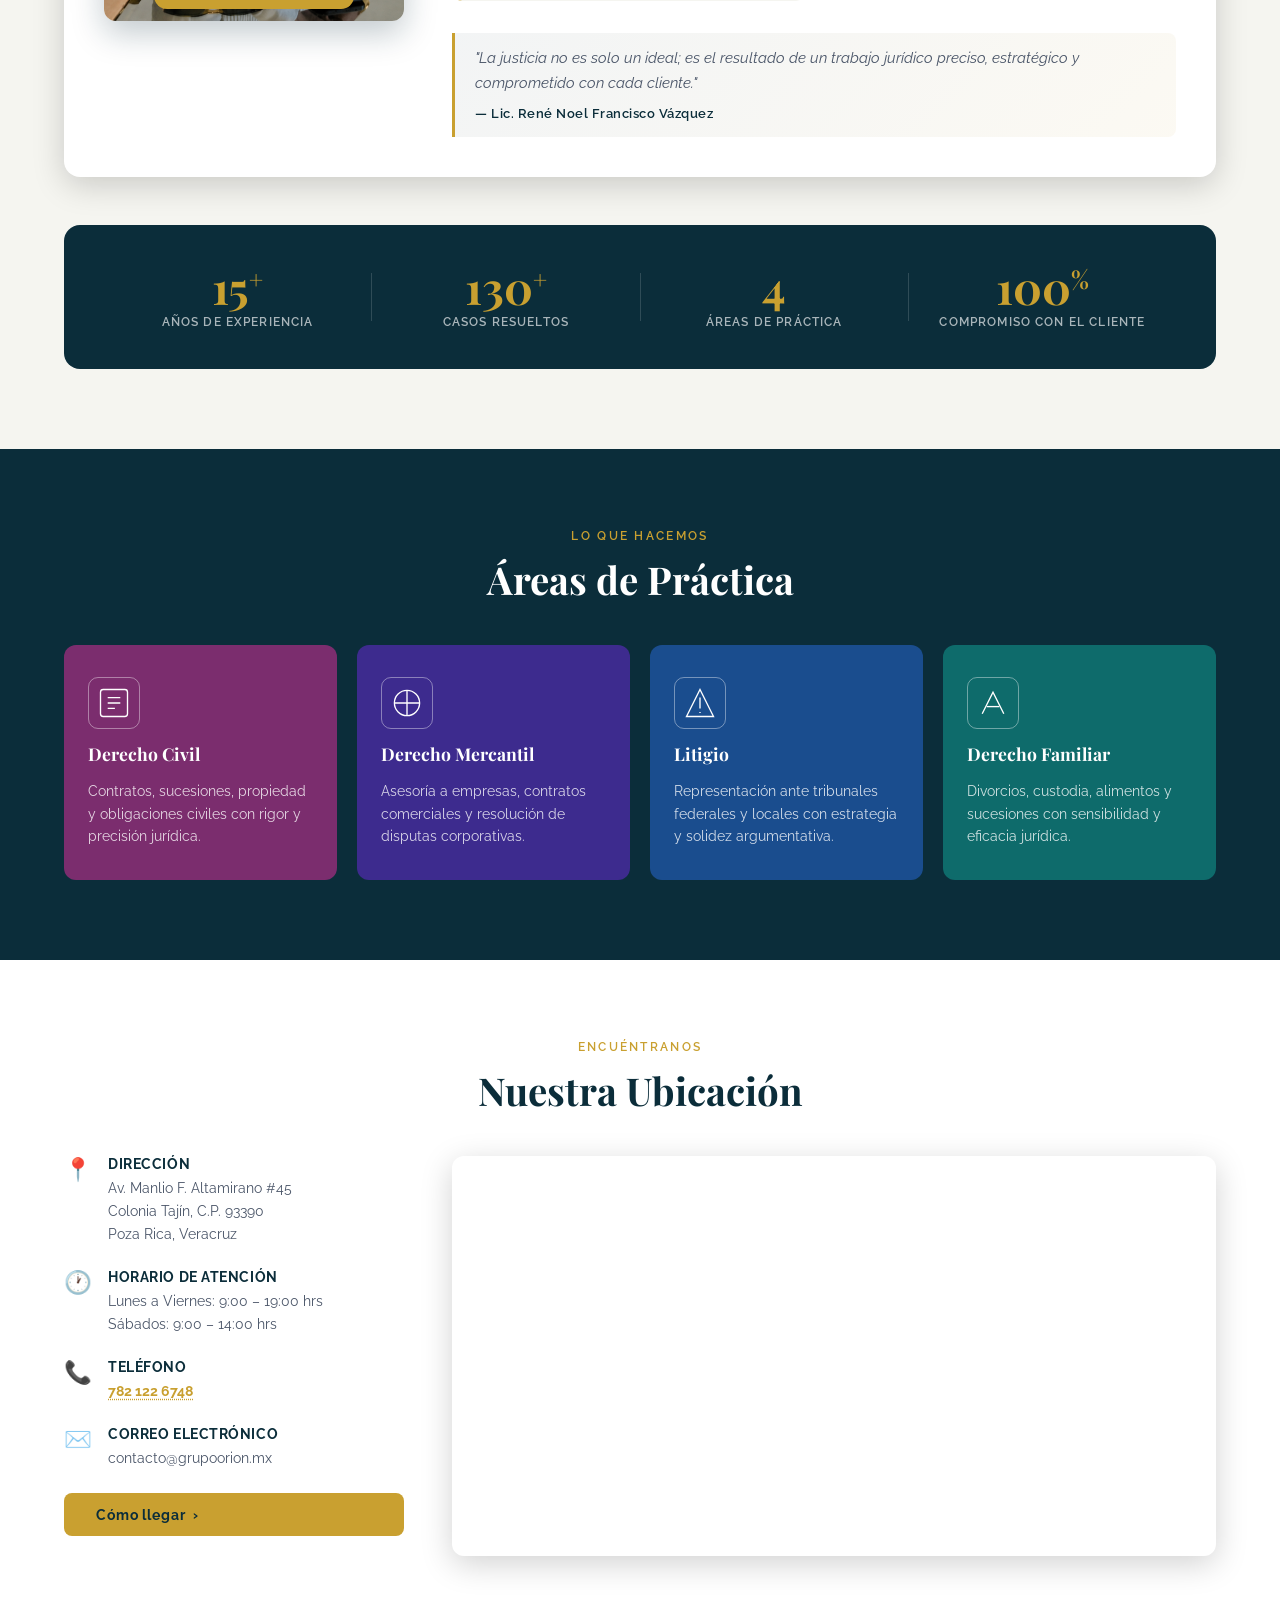
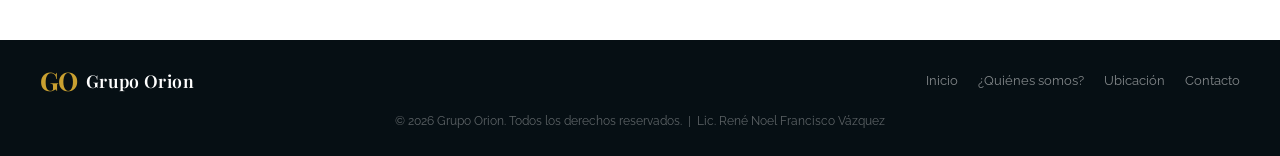
==== commit 1a805379: "fix: use compressed rene portrait as og:image (social.jpg, 100KB)" ====
--- a/index.html
+++ b/index.html
@@ -8,15 +8,25 @@
   <!-- SEO básico -->
   <meta name="description" content="Grupo Orion – Más de 15 años protegiendo tus intereses. Lic. René Noel Francisco Vázquez. Derecho Civil, Mercantil, Litigio y Familiar en Poza Rica, Veracruz." />
   <meta name="author" content="Lic. René Noel Francisco Vázquez" />
+  <meta name="keywords" content="abogado Poza Rica, abogado Veracruz, derecho civil Poza Rica, derecho mercantil, litigio, derecho familiar, asesoría jurídica, Grupo Orion, René Vázquez abogado, bufete jurídico Poza Rica, abogado 93390" />
+  <meta name="robots" content="index, follow, max-snippet:-1, max-image-preview:large, max-video-preview:-1" />
+  <link rel="canonical" href="https://arrova931026.github.io/grupo_orion/" />
+
+  <!-- Geo -->
+  <meta name="geo.region"      content="MX-VER" />
+  <meta name="geo.placename"   content="Poza Rica, Veracruz, México" />
+  <meta name="geo.position"    content="20.5308123;-97.4604922" />
+  <meta name="ICBM"            content="20.5308123, -97.4604922" />
 
   <!-- Open Graph (Facebook, WhatsApp, LinkedIn, correo) -->
   <meta property="og:type"        content="website" />
   <meta property="og:url"         content="https://arrova931026.github.io/grupo_orion/" />
   <meta property="og:title"       content="Grupo Orion – Servicios Jurídicos" />
   <meta property="og:description" content="Más de 15 años protegiendo tus intereses con rigor, estrategia y resultados. Consulta al Lic. René Noel Francisco Vázquez." />
-  <meta property="og:image"       content="https://arrova931026.github.io/grupo_orion/index.png" />
+  <meta property="og:image"       content="https://arrova931026.github.io/grupo_orion/social.jpg" />
+  <meta property="og:image:type"   content="image/jpeg" />
   <meta property="og:image:width"  content="1200" />
-  <meta property="og:image:height" content="630" />
+  <meta property="og:image:height" content="1600" />
   <meta property="og:locale"      content="es_MX" />
   <meta property="og:site_name"   content="Grupo Orion" />
 
@@ -24,7 +34,7 @@
   <meta name="twitter:card"        content="summary_large_image" />
   <meta name="twitter:title"       content="Grupo Orion – Servicios Jurídicos" />
   <meta name="twitter:description" content="Más de 15 años protegiendo tus intereses con rigor, estrategia y resultados. Consulta al Lic. René Noel Francisco Vázquez." />
-  <meta name="twitter:image"       content="https://arrova931026.github.io/grupo_orion/index.png" />
+  <meta name="twitter:image"       content="https://arrova931026.github.io/grupo_orion/social.jpg" />
   <link rel="preconnect" href="https://fonts.googleapis.com" />
   <link rel="preconnect" href="https://fonts.gstatic.com" crossorigin />
   <link href="https://fonts.googleapis.com/css2?family=Playfair+Display:wght@400;600;700&family=Raleway:wght@300;400;500;600;700&display=swap" rel="stylesheet" />
@@ -319,5 +329,71 @@
   <div class="toast" id="toast">Mensaje enviado con éxito. ¡Nos pondremos en contacto pronto!</div>
 
   <script src="script.js"></script>
+
+  <!-- Datos estructurados JSON-LD (Schema.org) para Google -->
+  <script type="application/ld+json">
+  {
+    "@context": "https://schema.org",
+    "@type": "LegalService",
+    "name": "Grupo Orion – Servicios Jurídicos",
+    "alternateName": "Grupo Orion",
+    "url": "https://arrova931026.github.io/grupo_orion/",
+    "logo": "https://arrova931026.github.io/grupo_orion/index.png",
+    "image": "https://arrova931026.github.io/grupo_orion/index.png",
+    "description": "Más de 15 años protegiendo tus intereses con rigor, estrategia y resultados. Especialistas en Derecho Civil, Mercantil, Litigio y Derecho Familiar en Poza Rica, Veracruz.",
+    "founder": {
+      "@type": "Person",
+      "name": "René Noel Francisco Vázquez",
+      "jobTitle": "Licenciado en Derecho",
+      "alumniOf": "Universidad del Golfo de México"
+    },
+    "address": {
+      "@type": "PostalAddress",
+      "streetAddress": "Av. Manlio F. Altamirano #45",
+      "addressLocality": "Poza Rica",
+      "addressRegion": "Veracruz",
+      "postalCode": "93390",
+      "addressCountry": "MX"
+    },
+    "geo": {
+      "@type": "GeoCoordinates",
+      "latitude": 20.5308123,
+      "longitude": -97.4604922
+    },
+    "telephone": "+527821226748",
+    "email": "contacto@grupoorion.mx",
+    "openingHoursSpecification": [
+      {
+        "@type": "OpeningHoursSpecification",
+        "dayOfWeek": ["Monday","Tuesday","Wednesday","Thursday","Friday"],
+        "opens": "09:00",
+        "closes": "19:00"
+      },
+      {
+        "@type": "OpeningHoursSpecification",
+        "dayOfWeek": "Saturday",
+        "opens": "09:00",
+        "closes": "14:00"
+      }
+    ],
+    "areaServed": {
+      "@type": "City",
+      "name": "Poza Rica",
+      "containedInPlace": {
+        "@type": "State",
+        "name": "Veracruz",
+        "containedInPlace": {
+          "@type": "Country",
+          "name": "México"
+        }
+      }
+    },
+    "serviceType": ["Derecho Civil","Derecho Mercantil","Litigio","Derecho Familiar"],
+    "priceRange": "$$",
+    "sameAs": [
+      "https://arrova931026.github.io/grupo_orion/"
+    ]
+  }
+  </script>
 </body>
 </html>
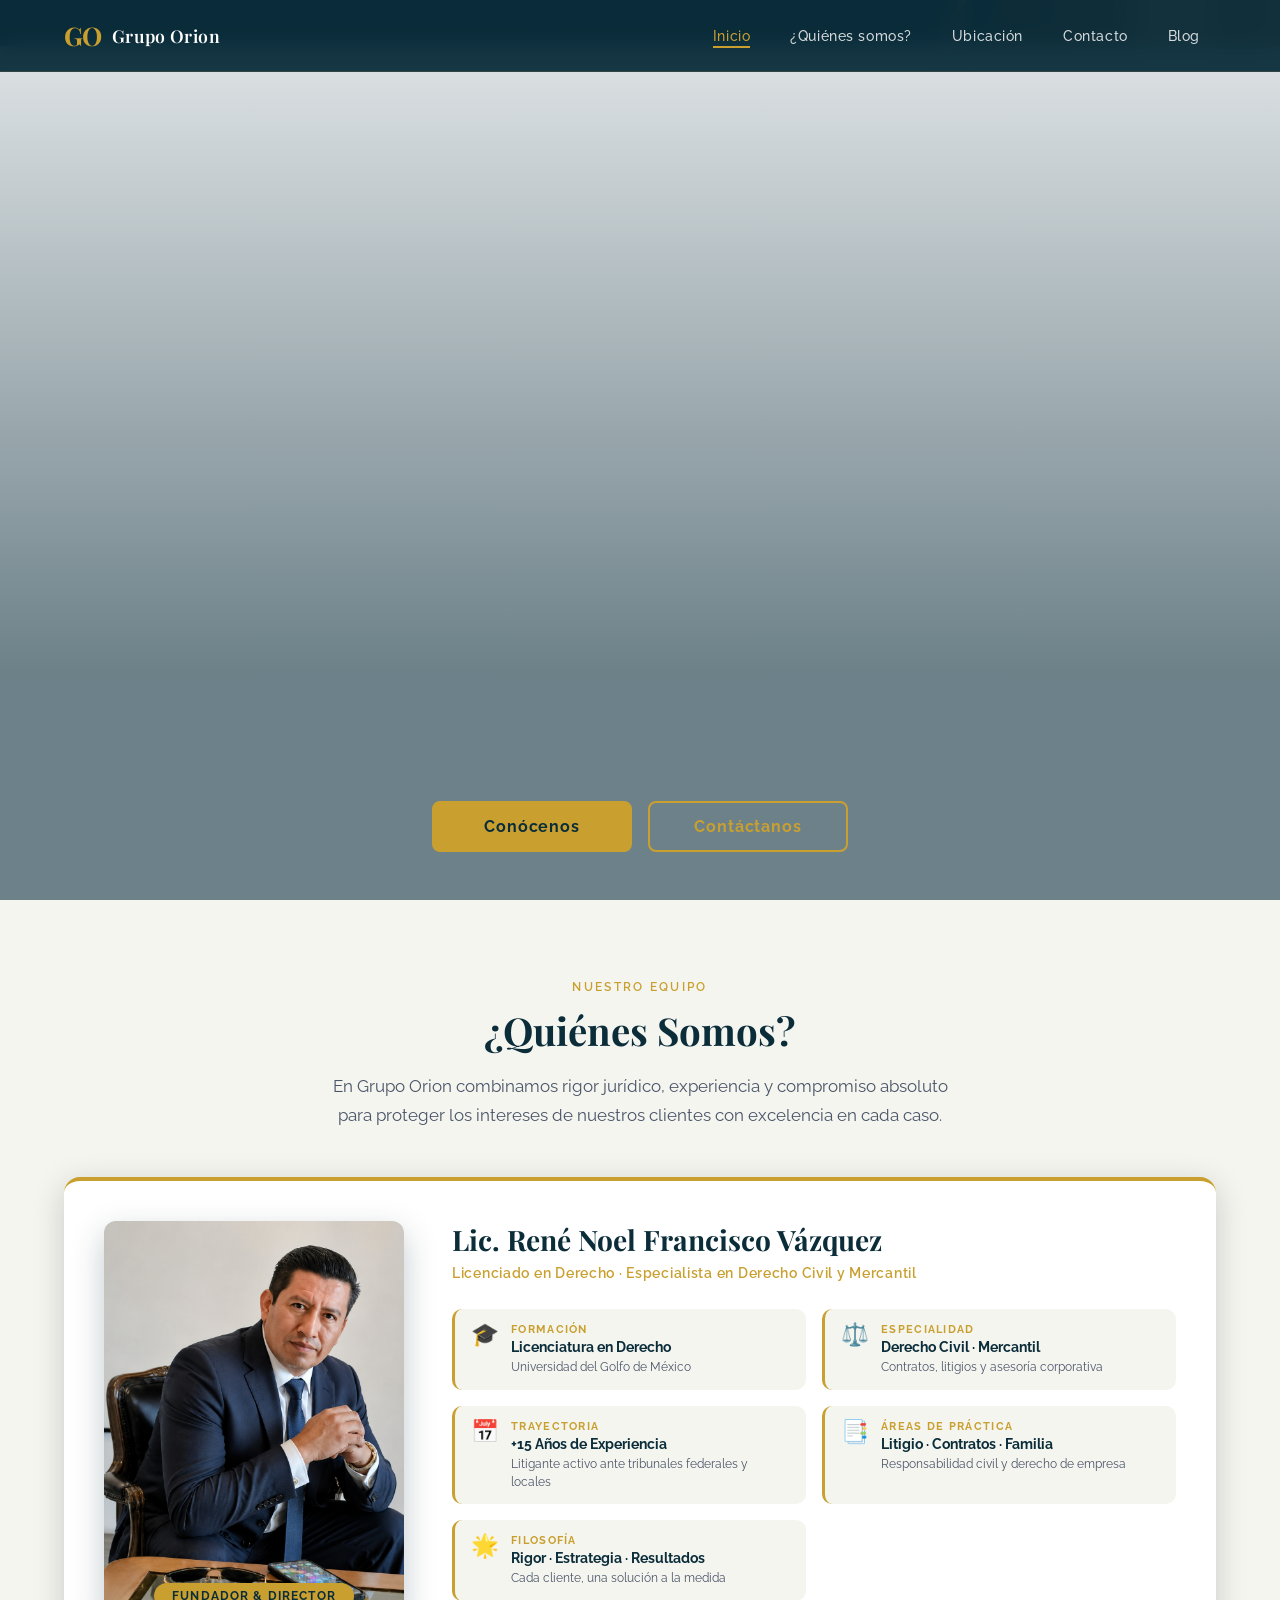
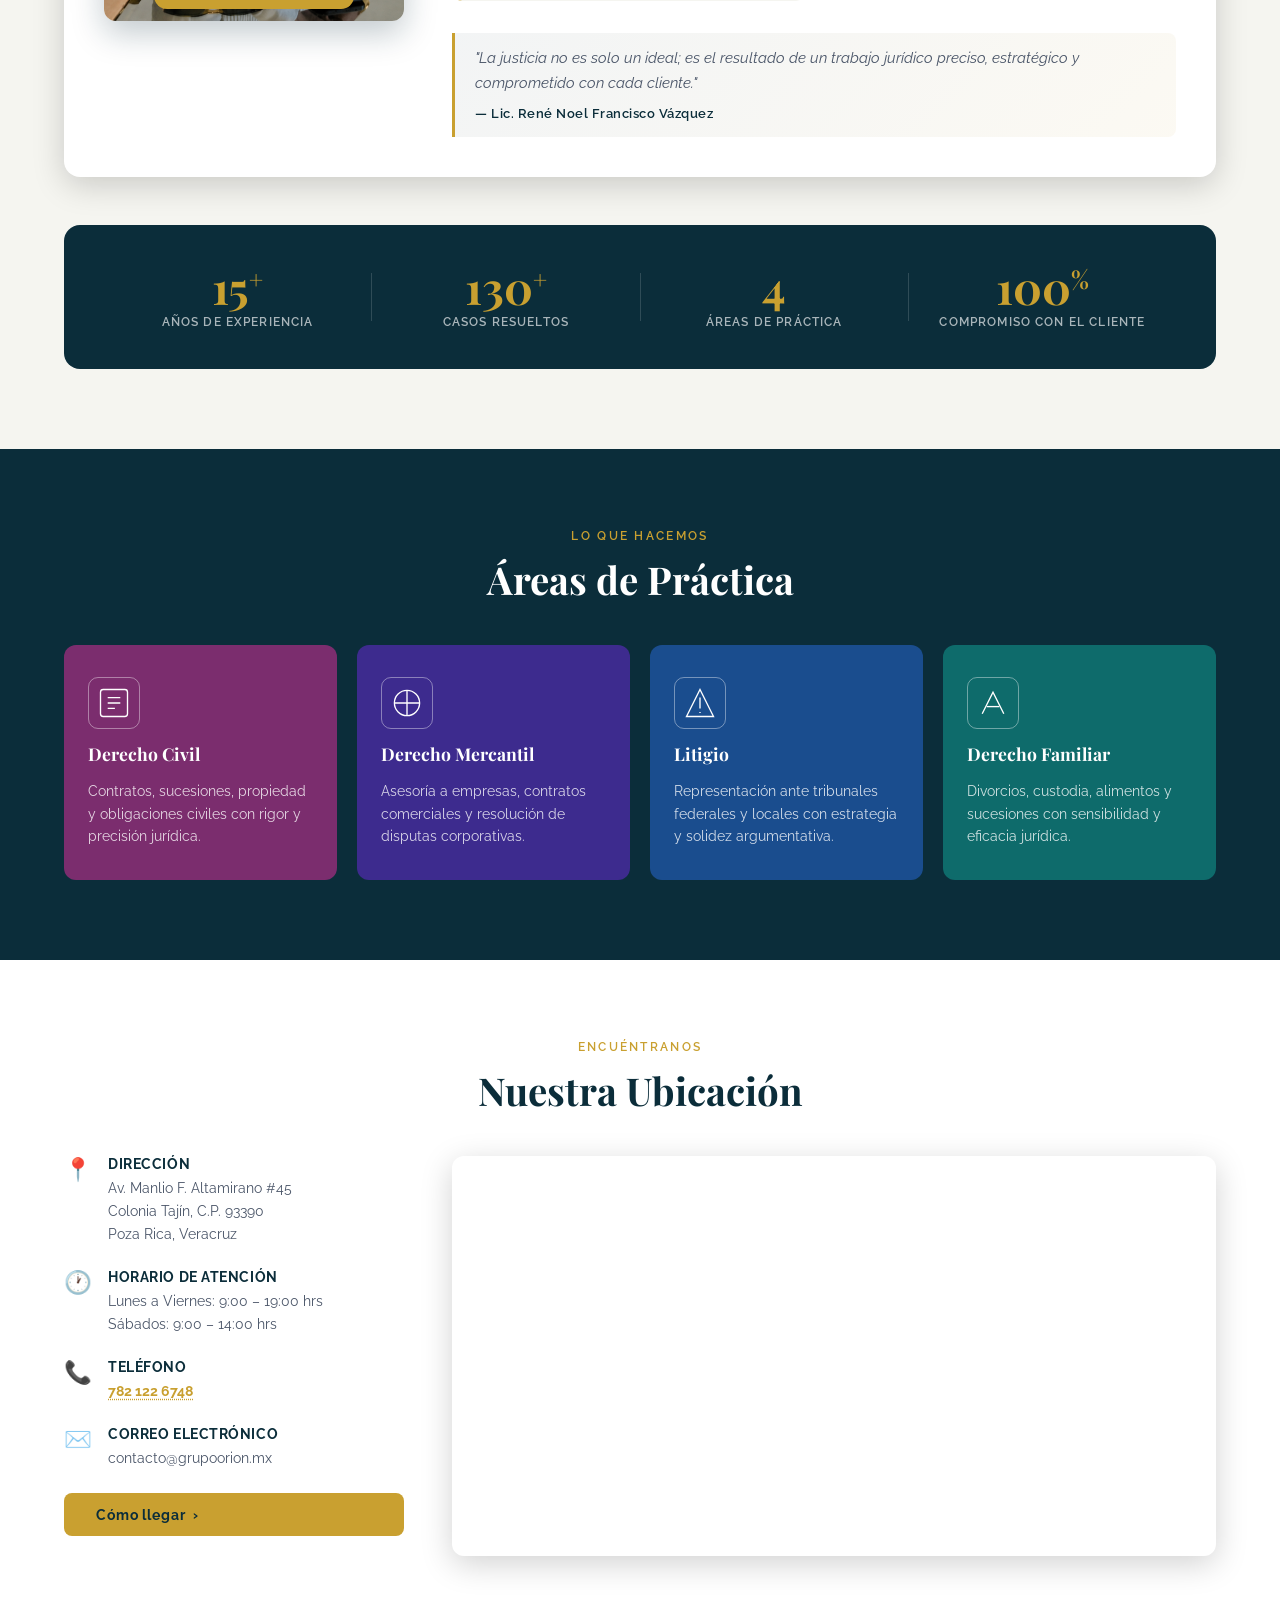
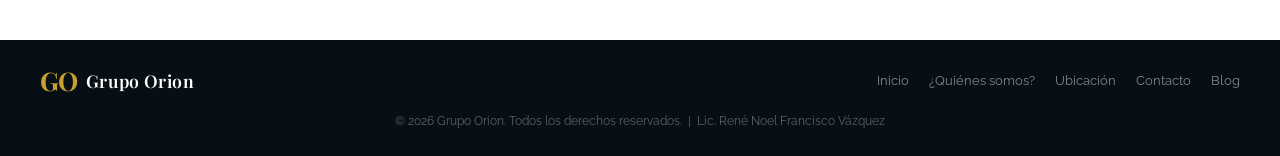
==== commit 62bdea3f: "feat: add Blog page with 6 sample entries and navbar link" ====
--- a/index.html
+++ b/index.html
@@ -62,6 +62,7 @@
           <li><a href="#quienes-somos" class="nav-link">¿Quiénes somos?</a></li>
           <li><a href="#ubicacion" class="nav-link">Ubicación</a></li>
           <li><a href="#contacto" class="nav-link">Contacto</a></li>
+          <li><a href="blog.html" class="nav-link">Blog</a></li>
         </ul>
       </nav>
     </div>
@@ -298,6 +299,7 @@
         <a href="#quienes-somos">¿Quiénes somos?</a>
         <a href="#ubicacion">Ubicación</a>
         <a href="#contacto">Contacto</a>
+        <a href="blog.html">Blog</a>
       </nav>
       <p class="footer-legal">
         &copy; 2026 Grupo Orion. Todos los derechos reservados. &nbsp;|&nbsp; Lic. René Noel Francisco Vázquez
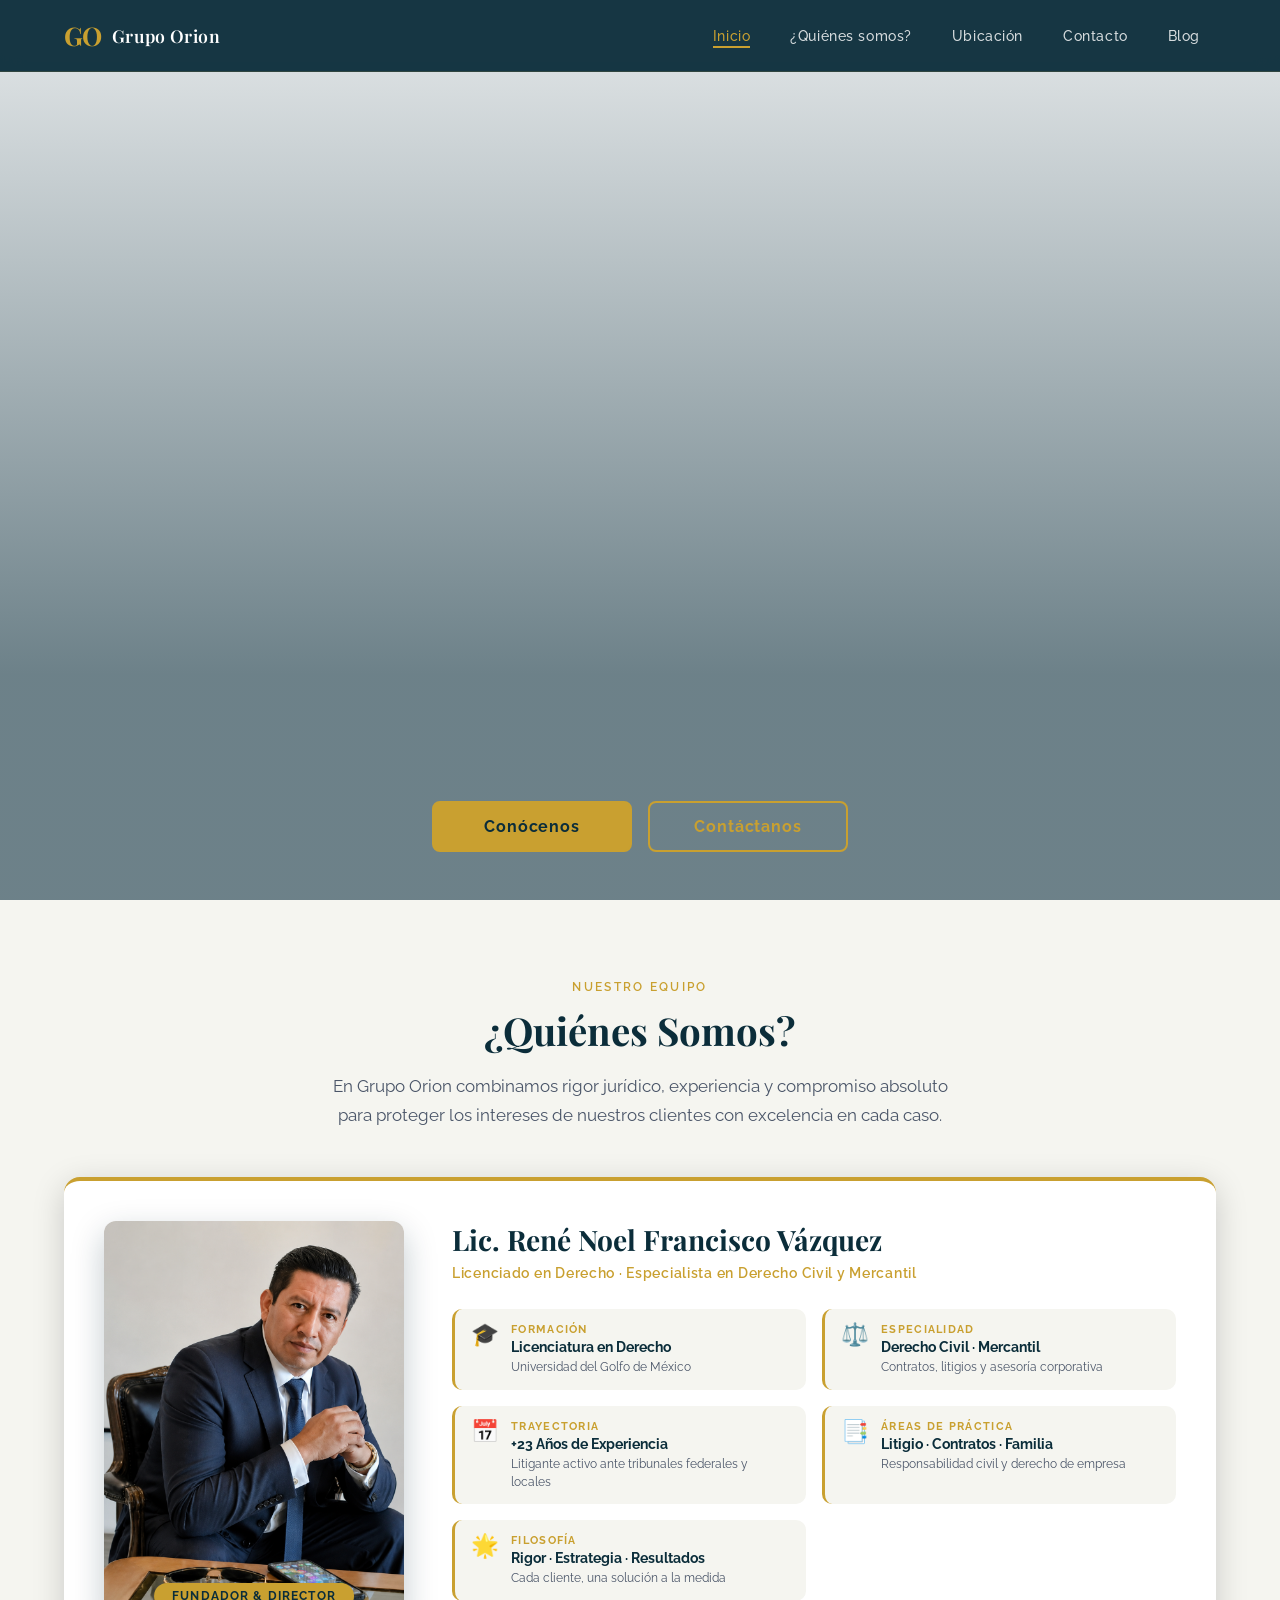
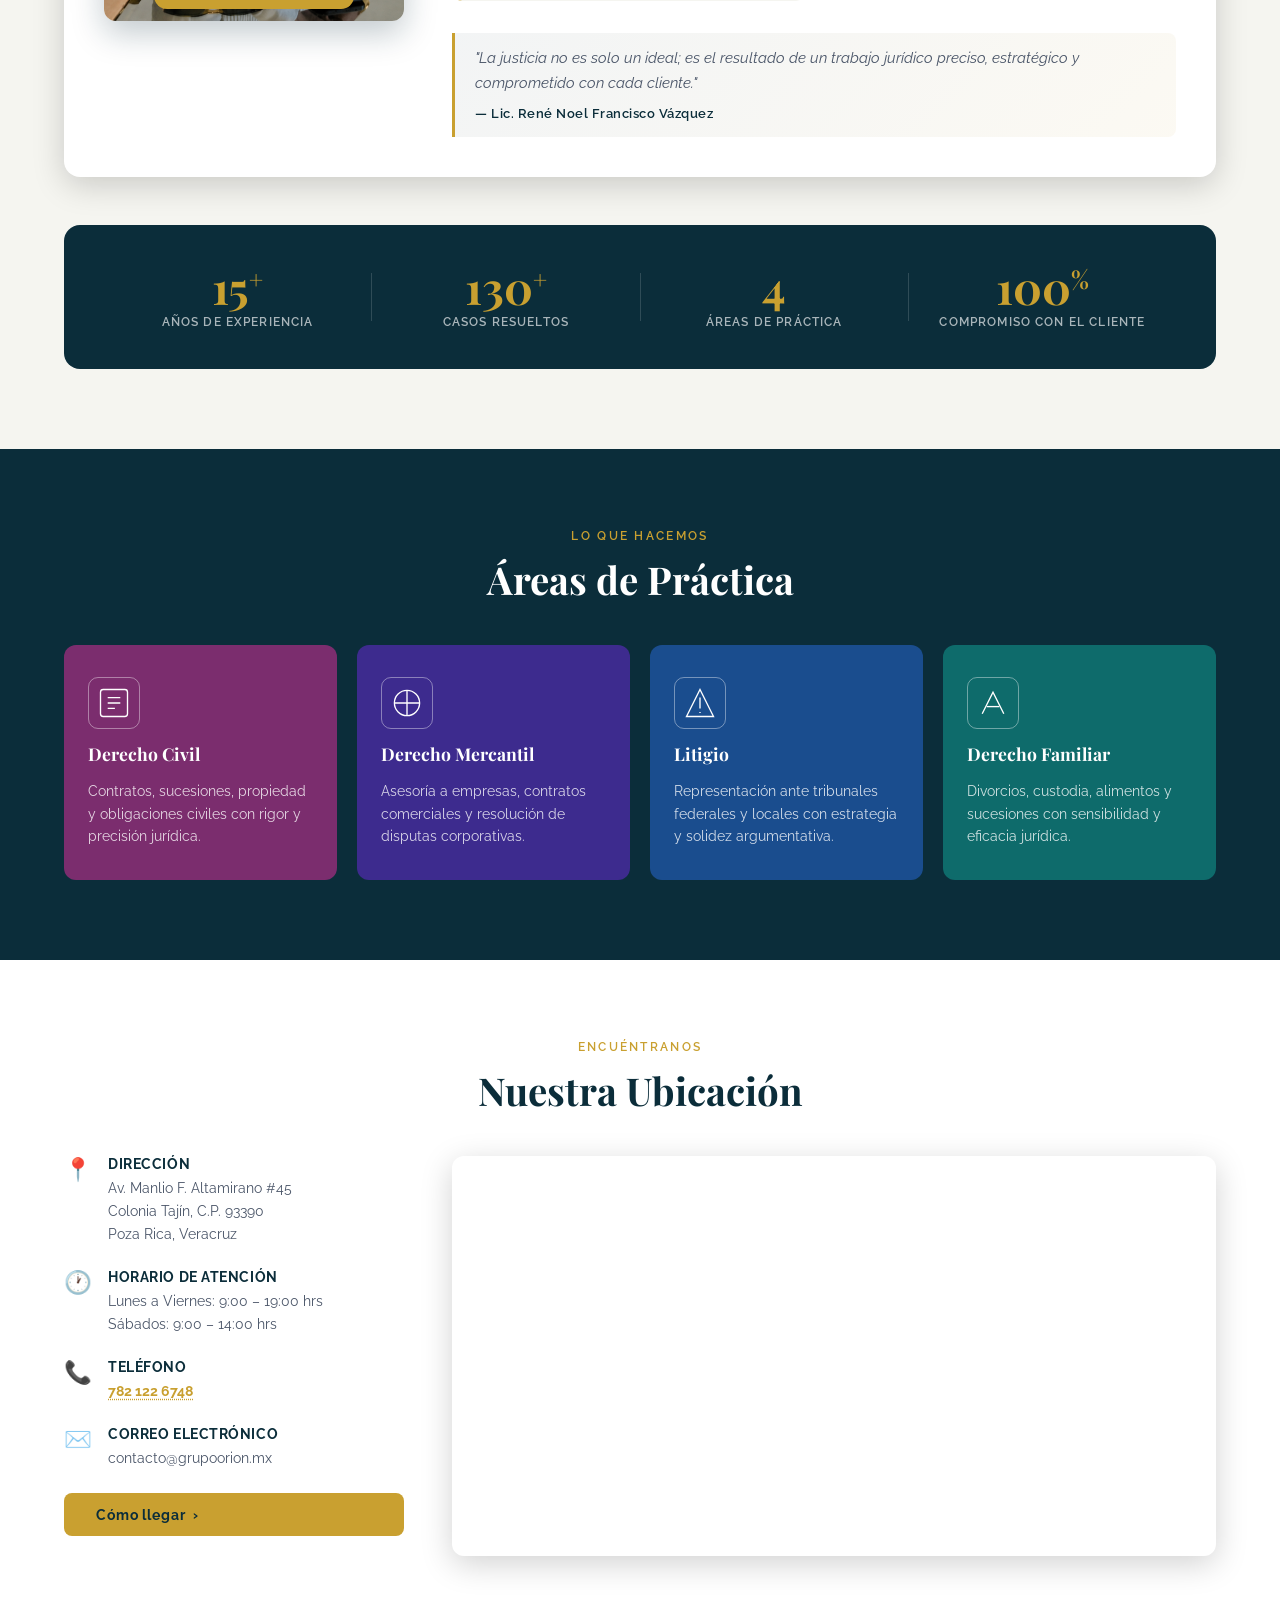
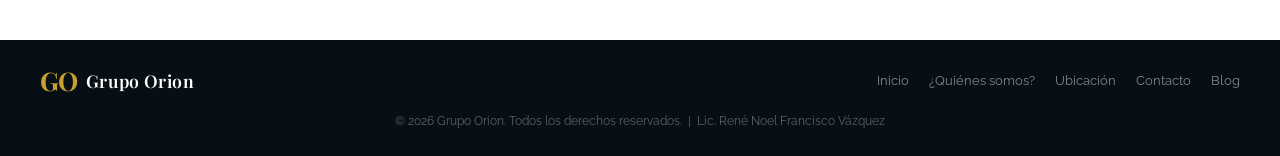
==== commit b3c9959e: "Se corrigen años de experiencia" ====
--- a/index.html
+++ b/index.html
@@ -6,7 +6,7 @@
   <title>Grupo Orion – Servicios Jurídicos</title>
 
   <!-- SEO básico -->
-  <meta name="description" content="Grupo Orion – Más de 15 años protegiendo tus intereses. Lic. René Noel Francisco Vázquez. Derecho Civil, Mercantil, Litigio y Familiar en Poza Rica, Veracruz." />
+  <meta name="description" content="Grupo Orion – Más de 23 años protegiendo tus intereses. Lic. René Noel Francisco Vázquez. Derecho Civil, Mercantil, Litigio y Familiar en Poza Rica, Veracruz." />
   <meta name="author" content="Lic. René Noel Francisco Vázquez" />
   <meta name="keywords" content="abogado Poza Rica, abogado Veracruz, derecho civil Poza Rica, derecho mercantil, litigio, derecho familiar, asesoría jurídica, Grupo Orion, René Vázquez abogado, bufete jurídico Poza Rica, abogado 93390" />
   <meta name="robots" content="index, follow, max-snippet:-1, max-image-preview:large, max-video-preview:-1" />
@@ -22,7 +22,7 @@
   <meta property="og:type"        content="website" />
   <meta property="og:url"         content="https://arrova931026.github.io/grupo_orion/" />
   <meta property="og:title"       content="Grupo Orion – Servicios Jurídicos" />
-  <meta property="og:description" content="Más de 15 años protegiendo tus intereses con rigor, estrategia y resultados. Consulta al Lic. René Noel Francisco Vázquez." />
+  <meta property="og:description" content="Más de 23 años protegiendo tus intereses con rigor, estrategia y resultados. Consulta al Lic. René Noel Francisco Vázquez." />
   <meta property="og:image"       content="https://arrova931026.github.io/grupo_orion/social.jpg" />
   <meta property="og:image:type"   content="image/jpeg" />
   <meta property="og:image:width"  content="1200" />
@@ -33,7 +33,7 @@
   <!-- Twitter Card -->
   <meta name="twitter:card"        content="summary_large_image" />
   <meta name="twitter:title"       content="Grupo Orion – Servicios Jurídicos" />
-  <meta name="twitter:description" content="Más de 15 años protegiendo tus intereses con rigor, estrategia y resultados. Consulta al Lic. René Noel Francisco Vázquez." />
+  <meta name="twitter:description" content="Más de 23 años protegiendo tus intereses con rigor, estrategia y resultados. Consulta al Lic. René Noel Francisco Vázquez." />
   <meta name="twitter:image"       content="https://arrova931026.github.io/grupo_orion/social.jpg" />
   <link rel="preconnect" href="https://fonts.googleapis.com" />
   <link rel="preconnect" href="https://fonts.gstatic.com" crossorigin />
@@ -126,7 +126,7 @@
               <div class="info-icon">📅</div>
               <div class="info-content">
                 <span class="info-label">Trayectoria</span>
-                <span class="info-value">+15 Años de Experiencia</span>
+                <span class="info-value">+23 Años de Experiencia</span>
                 <span class="info-detail">Litigante activo ante tribunales federales y locales</span>
               </div>
             </div>
@@ -342,7 +342,7 @@
     "url": "https://arrova931026.github.io/grupo_orion/",
     "logo": "https://arrova931026.github.io/grupo_orion/index.png",
     "image": "https://arrova931026.github.io/grupo_orion/index.png",
-    "description": "Más de 15 años protegiendo tus intereses con rigor, estrategia y resultados. Especialistas en Derecho Civil, Mercantil, Litigio y Derecho Familiar en Poza Rica, Veracruz.",
+    "description": "Más de 23 años protegiendo tus intereses con rigor, estrategia y resultados. Especialistas en Derecho Civil, Mercantil, Litigio y Derecho Familiar en Poza Rica, Veracruz.",
     "founder": {
       "@type": "Person",
       "name": "René Noel Francisco Vázquez",
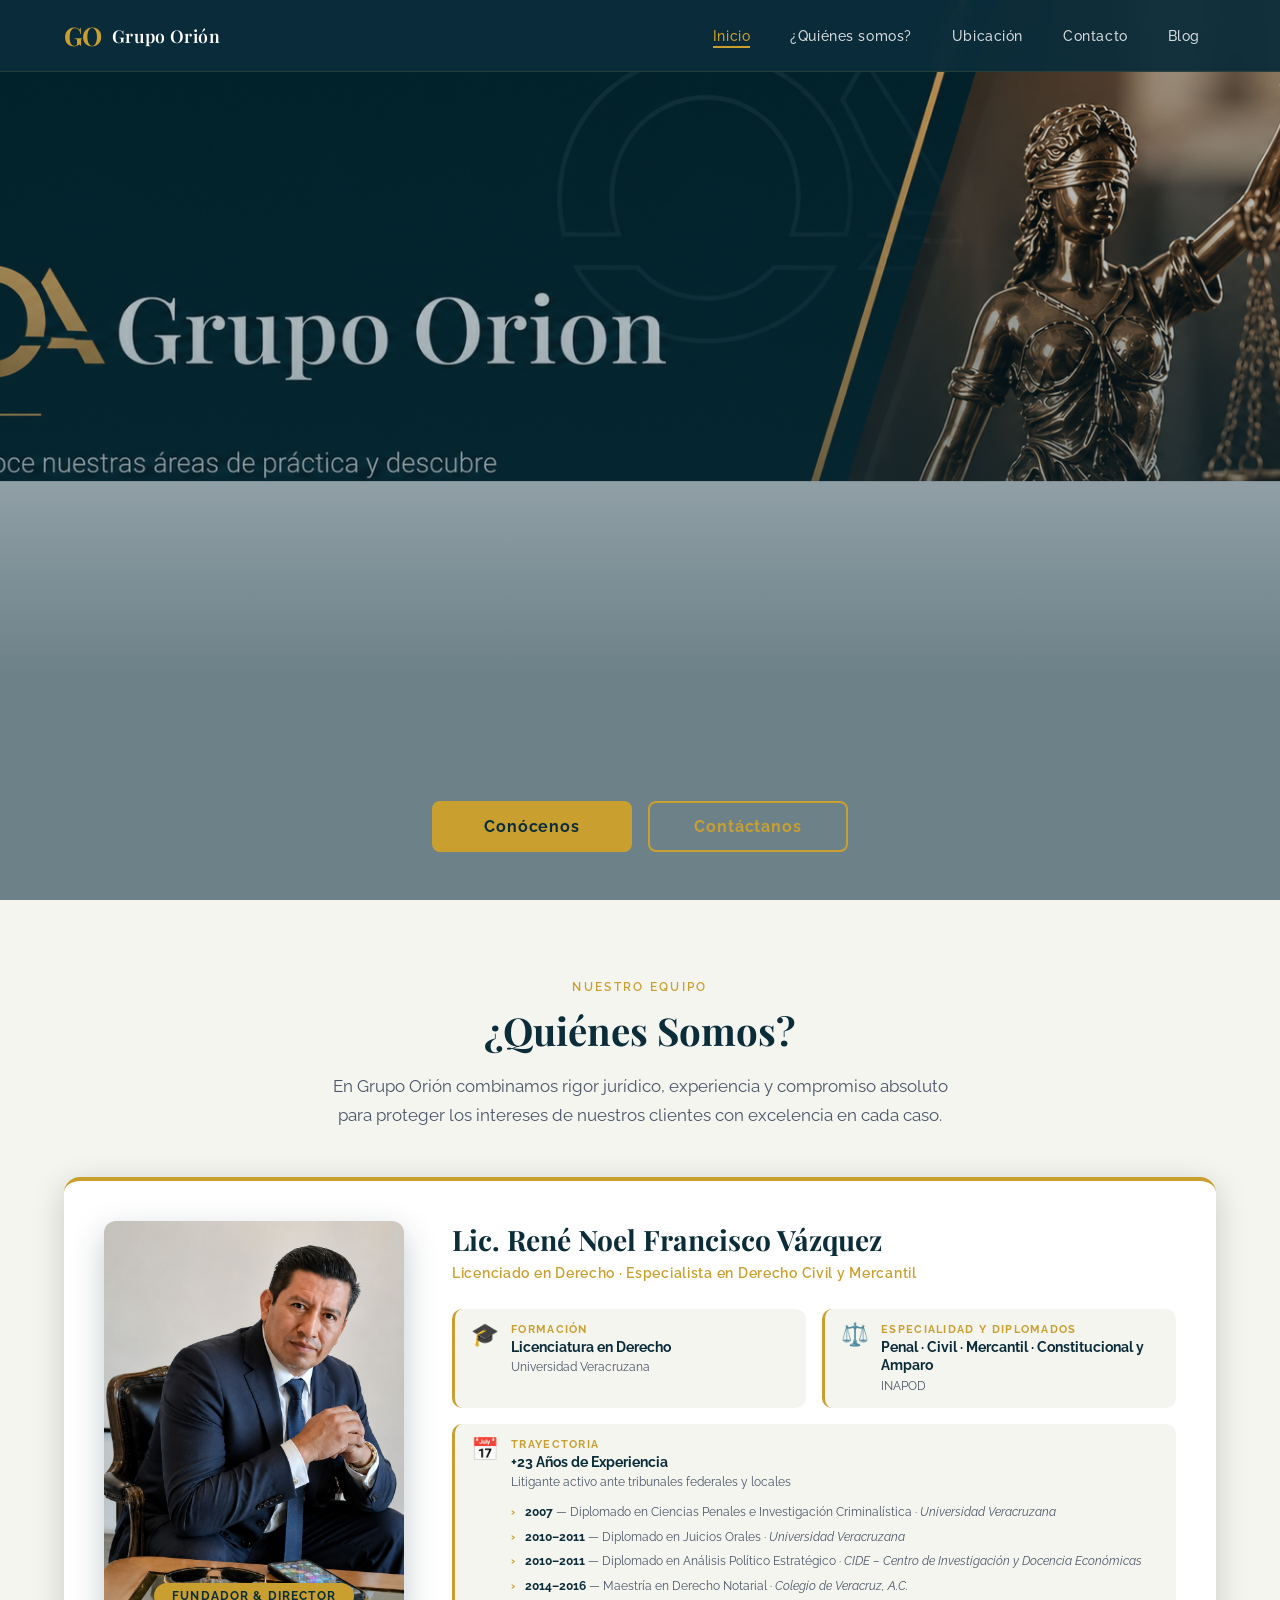
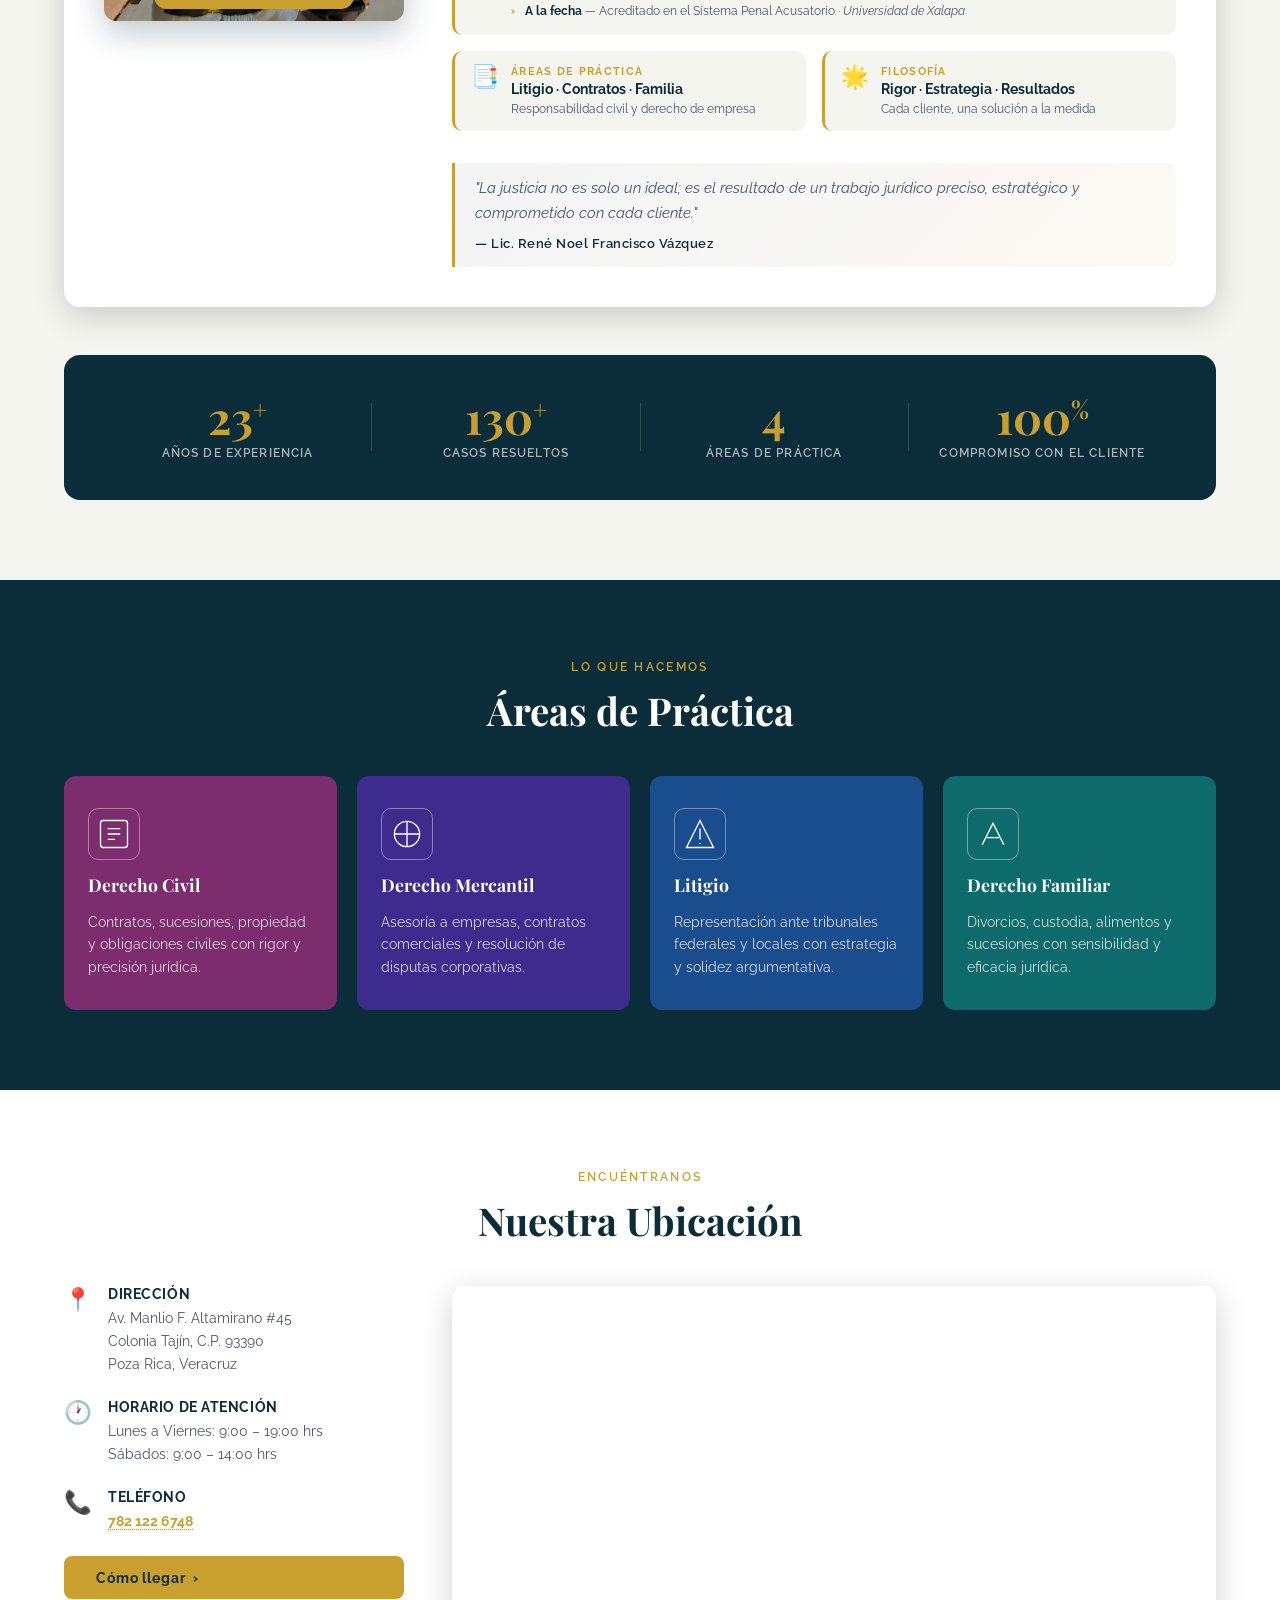
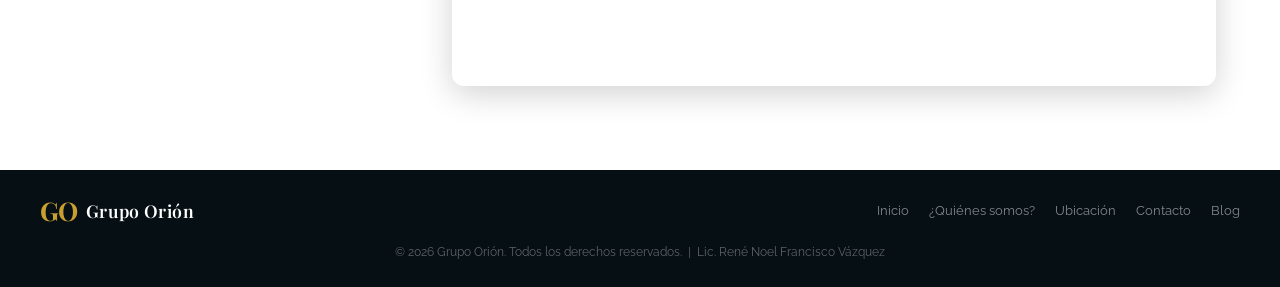
==== commit af2f7900: "Se agrega información extraída del CV" ====
--- a/index.html
+++ b/index.html
@@ -3,12 +3,12 @@
 <head>
   <meta charset="UTF-8" />
   <meta name="viewport" content="width=device-width, initial-scale=1.0" />
-  <title>Grupo Orion – Servicios Jurídicos</title>
+  <title>Grupo Orión – Servicios Jurídicos</title>
 
   <!-- SEO básico -->
-  <meta name="description" content="Grupo Orion – Más de 23 años protegiendo tus intereses. Lic. René Noel Francisco Vázquez. Derecho Civil, Mercantil, Litigio y Familiar en Poza Rica, Veracruz." />
+  <meta name="description" content="Grupo Orión – Más de 23 años protegiendo tus intereses. Lic. René Noel Francisco Vázquez. Derecho Civil, Mercantil, Litigio y Familiar en Poza Rica, Veracruz." />
   <meta name="author" content="Lic. René Noel Francisco Vázquez" />
-  <meta name="keywords" content="abogado Poza Rica, abogado Veracruz, derecho civil Poza Rica, derecho mercantil, litigio, derecho familiar, asesoría jurídica, Grupo Orion, René Vázquez abogado, bufete jurídico Poza Rica, abogado 93390" />
+  <meta name="keywords" content="abogado Poza Rica, abogado Veracruz, derecho civil Poza Rica, derecho mercantil, litigio, derecho familiar, asesoría jurídica, Grupo Orión, René Vázquez abogado, bufete jurídico Poza Rica, abogado 93390" />
   <meta name="robots" content="index, follow, max-snippet:-1, max-image-preview:large, max-video-preview:-1" />
   <link rel="canonical" href="https://arrova931026.github.io/grupo_orion/" />
 
@@ -21,18 +21,18 @@
   <!-- Open Graph (Facebook, WhatsApp, LinkedIn, correo) -->
   <meta property="og:type"        content="website" />
   <meta property="og:url"         content="https://arrova931026.github.io/grupo_orion/" />
-  <meta property="og:title"       content="Grupo Orion – Servicios Jurídicos" />
+  <meta property="og:title"       content="Grupo Orión – Servicios Jurídicos" />
   <meta property="og:description" content="Más de 23 años protegiendo tus intereses con rigor, estrategia y resultados. Consulta al Lic. René Noel Francisco Vázquez." />
   <meta property="og:image"       content="https://arrova931026.github.io/grupo_orion/social.jpg" />
   <meta property="og:image:type"   content="image/jpeg" />
   <meta property="og:image:width"  content="1200" />
   <meta property="og:image:height" content="1600" />
   <meta property="og:locale"      content="es_MX" />
-  <meta property="og:site_name"   content="Grupo Orion" />
+  <meta property="og:site_name"   content="Grupo Orión" />
 
   <!-- Twitter Card -->
   <meta name="twitter:card"        content="summary_large_image" />
-  <meta name="twitter:title"       content="Grupo Orion – Servicios Jurídicos" />
+  <meta name="twitter:title"       content="Grupo Orión – Servicios Jurídicos" />
   <meta name="twitter:description" content="Más de 23 años protegiendo tus intereses con rigor, estrategia y resultados. Consulta al Lic. René Noel Francisco Vázquez." />
   <meta name="twitter:image"       content="https://arrova931026.github.io/grupo_orion/social.jpg" />
   <link rel="preconnect" href="https://fonts.googleapis.com" />
@@ -47,7 +47,7 @@
     <div class="nav-container">
       <a href="#inicio" class="nav-logo">
         <span class="logo-oa">GO</span>
-        <span class="logo-text">Grupo Orion</span>
+        <span class="logo-text">Grupo Orión</span>
       </a>
 
       <button class="hamburger" id="hamburger" aria-label="Abrir menú" aria-expanded="false">
@@ -72,7 +72,7 @@
   <section class="hero" id="inicio">
     <picture>
       <source srcset="indexm.png" media="(max-width: 600px)" />
-      <img src="index.png" alt="Grupo Orion – Rigor, Estrategia, Resultados" class="hero-img" />
+      <img src="index.png" alt="Grupo Orión – Rigor, Estrategia, Resultados" class="hero-img" />
     </picture>
     <div class="hero-overlay">
       <div class="hero-btns">
@@ -88,7 +88,7 @@
       <div class="section-tag">NUESTRO EQUIPO</div>
       <h2 class="section-title">¿Quiénes Somos?</h2>
       <p class="section-subtitle">
-        En Grupo Orion combinamos rigor jurídico, experiencia y compromiso absoluto
+        En Grupo Orión combinamos rigor jurídico, experiencia y compromiso absoluto
         para proteger los intereses de nuestros clientes con excelencia en cada caso.
       </p>
 
@@ -109,25 +109,32 @@
               <div class="info-content">
                 <span class="info-label">Formación</span>
                 <span class="info-value">Licenciatura en Derecho</span>
-                <span class="info-detail">Universidad del Golfo de México</span>
+                <span class="info-detail">Universidad Veracruzana</span>
               </div>
             </div>
 
             <div class="info-card">
               <div class="info-icon">⚖️</div>
               <div class="info-content">
-                <span class="info-label">Especialidad</span>
-                <span class="info-value">Derecho Civil · Mercantil</span>
-                <span class="info-detail">Contratos, litigios y asesoría corporativa</span>
-              </div>
-            </div>
-
-            <div class="info-card">
+                <span class="info-label">Especialidad y Diplomados</span>
+                <span class="info-value">Penal · Civil · Mercantil · Constitucional  y Amparo</span>
+                <span class="info-detail">INAPOD</span>
+              </div>
+            </div>
+
+            <div class="info-card info-card--wide">
               <div class="info-icon">📅</div>
               <div class="info-content">
                 <span class="info-label">Trayectoria</span>
                 <span class="info-value">+23 Años de Experiencia</span>
                 <span class="info-detail">Litigante activo ante tribunales federales y locales</span>
+                <ul class="info-credentials">
+                  <li><strong>2007</strong> — Diplomado en Ciencias Penales e Investigación Criminalística · <em>Universidad Veracruzana</em></li>
+                  <li><strong>2010–2011</strong> — Diplomado en Juicios Orales · <em>Universidad Veracruzana</em></li>
+                  <li><strong>2010–2011</strong> — Diplomado en Análisis Político Estratégico · <em>CIDE – Centro de Investigación y Docencia Económicas</em></li>
+                  <li><strong>2014–2016</strong> — Maestría en Derecho Notarial · <em>Colegio de Veracruz, A.C.</em></li>
+                  <li><strong>A la fecha</strong> — Acreditado en el Sistema Penal Acusatorio · <em>Universidad de Xalapa</em></li>
+                </ul>
               </div>
             </div>
 <!--
@@ -170,7 +177,7 @@
       <!-- Stats bar -->
       <div class="stats-bar">
         <div class="stat">
-          <span class="stat-num">15<sup>+</sup></span>
+          <span class="stat-num">23<sup>+</sup></span>
           <span class="stat-lbl">Años de experiencia</span>
         </div>
         <div class="stat-divider"></div>
@@ -259,6 +266,7 @@
               <p><button class="phone-trigger" id="phone-trigger-ubi" type="button">782 122 6748</button></p>
             </div>
           </div>
+          <!--
           <div class="ubi-item">
             <div class="ubi-icon">✉️</div>
             <div>
@@ -266,6 +274,7 @@
               <p>contacto@grupoorion.mx</p>
             </div>
           </div>
+          -->
           <a href="https://maps.google.com" target="_blank" rel="noopener noreferrer" class="btn-primary">
             Cómo llegar &nbsp;›
           </a>
@@ -273,7 +282,7 @@
 
         <div class="ubicacion-map">
           <iframe
-            title="Ubicación Grupo Orion"
+            title="Ubicación Grupo Orión"
             src="https://maps.google.com/maps?q=20.5308123,-97.4604922&hl=es&z=16&output=embed"
             width="100%"
             height="400"
@@ -292,7 +301,7 @@
     <div class="footer-inner">
       <div class="footer-logo">
         <span class="logo-oa">GO</span>
-        <span class="logo-text">Grupo Orion</span>
+        <span class="logo-text">Grupo Orión</span>
       </div>
       <nav class="footer-nav">
         <a href="#inicio">Inicio</a>
@@ -302,7 +311,7 @@
         <a href="blog.html">Blog</a>
       </nav>
       <p class="footer-legal">
-        &copy; 2026 Grupo Orion. Todos los derechos reservados. &nbsp;|&nbsp; Lic. René Noel Francisco Vázquez
+        &copy; 2026 Grupo Orión. Todos los derechos reservados. &nbsp;|&nbsp; Lic. René Noel Francisco Vázquez
       </p>
     </div>
   </footer>
@@ -337,8 +346,8 @@
   {
     "@context": "https://schema.org",
     "@type": "LegalService",
-    "name": "Grupo Orion – Servicios Jurídicos",
-    "alternateName": "Grupo Orion",
+    "name": "Grupo Orión – Servicios Jurídicos",
+    "alternateName": "Grupo Orión",
     "url": "https://arrova931026.github.io/grupo_orion/",
     "logo": "https://arrova931026.github.io/grupo_orion/index.png",
     "image": "https://arrova931026.github.io/grupo_orion/index.png",
@@ -347,7 +356,7 @@
       "@type": "Person",
       "name": "René Noel Francisco Vázquez",
       "jobTitle": "Licenciado en Derecho",
-      "alumniOf": "Universidad del Golfo de México"
+      "alumniOf": "Universidad Veracruzana"
     },
     "address": {
       "@type": "PostalAddress",
@@ -398,4 +407,4 @@
   }
   </script>
 </body>
-</html>
+</html>
--- a/styles.css
+++ b/styles.css
@@ -494,6 +494,36 @@
   font-size: .78rem;
   color: var(--text-mid);
   line-height: 1.4;
+}
+
+/* Wide card spanning full grid */
+.info-card--wide {
+  grid-column: 1 / -1;
+}
+.info-credentials {
+  margin: 10px 0 0 0;
+  padding: 0;
+  list-style: none;
+  display: flex;
+  flex-direction: column;
+  gap: 6px;
+}
+.info-credentials li {
+  font-size: .78rem;
+  color: var(--text-mid);
+  line-height: 1.5;
+  padding-left: 14px;
+  position: relative;
+}
+.info-credentials li::before {
+  content: '›';
+  position: absolute;
+  left: 0;
+  color: var(--gold);
+  font-weight: 700;
+}
+.info-credentials li strong {
+  color: var(--teal-dark);
 }
 
 .profile-quote {
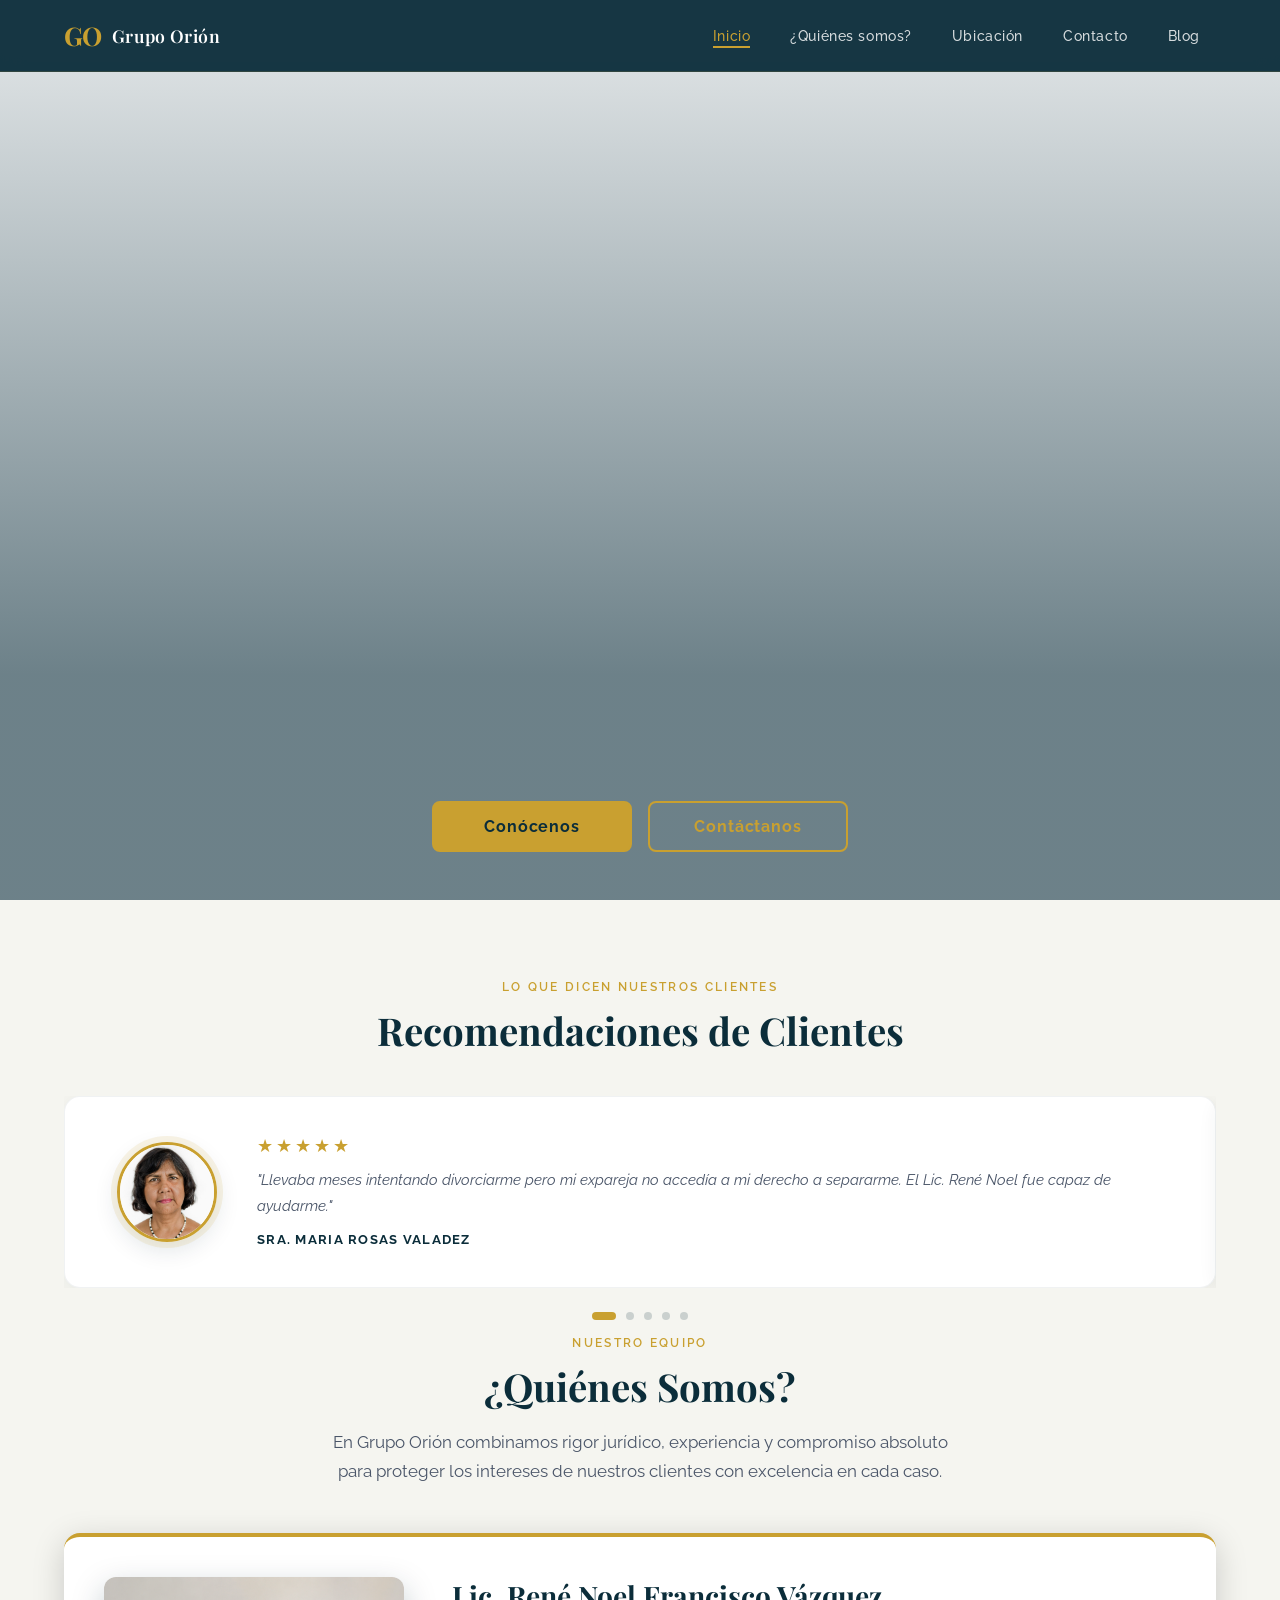
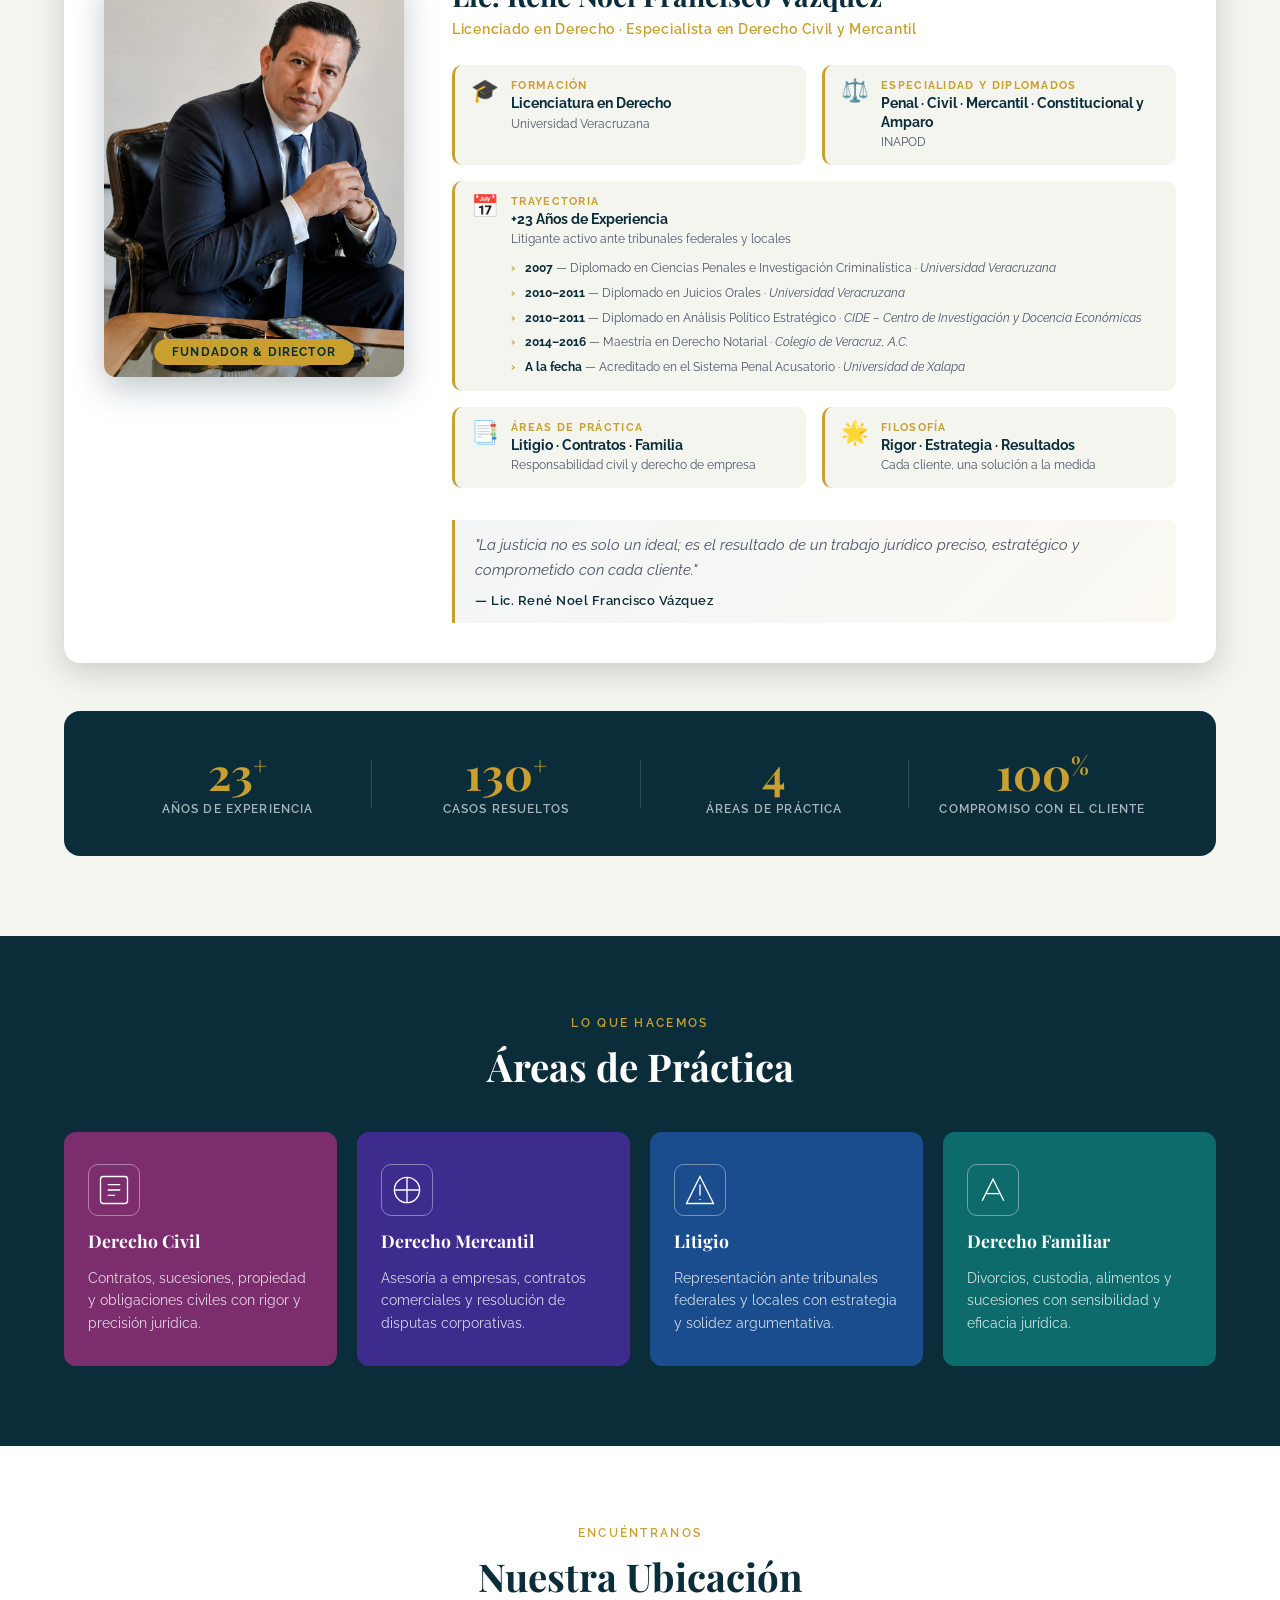
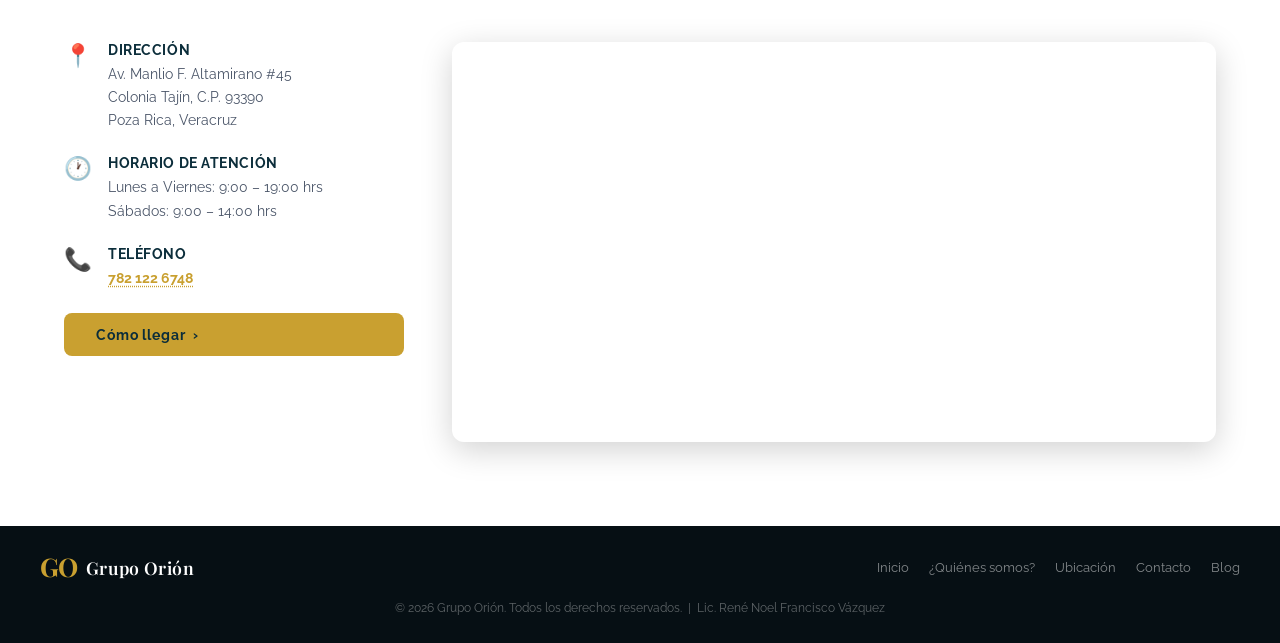
==== commit 6ad166ec: "Se agrega sección de recomendaciones" ====
--- a/index.html
+++ b/index.html
@@ -78,6 +78,98 @@
       <div class="hero-btns">
         <a href="#quienes-somos" class="btn-hero">Conócenos</a>
         <button class="btn-hero btn-hero-outline" id="btn-contacto-hero" type="button">Contáctanos</button>
+      </div>
+    </div>
+  </section>
+
+  <!-- ════════════════════════════ RECOMENDACIONES ══════════════════════════════════ -->
+  <section class="section recomendaciones" id="recomendaciones">
+    <div class="container">
+      <div class="section-tag">LO QUE DICEN NUESTROS CLIENTES</div>
+      <h2 class="section-title">Recomendaciones de Clientes</h2>
+
+      <div class="rec-carousel" id="rec-carousel" aria-label="Reseñas de clientes">
+        <div class="rec-track" id="rec-track">
+
+          <article class="rec-card">
+            <div class="rec-photo-wrap">
+              <img src="rostros/rostro1.png" alt="Cliente" class="rec-photo" loading="lazy" />
+            </div>
+            <div class="rec-body">
+              <div class="rec-stars" aria-label="5 de 5 estrellas">★★★★★</div>
+              <blockquote class="rec-text">
+                "Llevaba meses intentando divorciarme pero mi expareja no accedía a mi derecho a separarme.
+                El Lic. René Noel fue capaz de ayudarme."
+              </blockquote>
+              <p class="rec-author">Sra. Maria Rosas Valadez</p>
+            </div>
+          </article>
+
+          <article class="rec-card">
+            <div class="rec-photo-wrap">
+              <img src="rostros/rostro2.png" alt="Cliente" class="rec-photo" loading="lazy" />
+            </div>
+            <div class="rec-body">
+              <div class="rec-stars" aria-label="5 de 5 estrellas">★★★★★</div>
+              <blockquote class="rec-text">
+                "Me fui de la ciudad varios años y al regresar mi predio estaba invadido por personas que
+                no me dejaban ingresar. Afortunadamente Grupo Orión me ayudó a solucionar el problema."
+              </blockquote>
+              <p class="rec-author">Julio Lopez Tellez.</p>
+            </div>
+          </article>
+
+          <article class="rec-card">
+            <div class="rec-photo-wrap">
+              <img src="rostros/rostro3.png" alt="Cliente" class="rec-photo" loading="lazy" />
+            </div>
+            <div class="rec-body">
+              <div class="rec-stars" aria-label="4 y media estrellas de 5">★★★★<span class="star-half">★</span></div>
+              <blockquote class="rec-text">
+                "La universidad tardó más de 4 años en expedir mi título y cédula. Grupo Orión tomó
+                cartas en el asunto y en solo 10 días tuve mis documentos."
+              </blockquote>
+              <p class="rec-author">Ing. Adelfo Salas Vargas.</p>
+            </div>
+          </article>
+
+          <article class="rec-card">
+            <div class="rec-photo-wrap">
+              <img src="rostros/rostro4.png" alt="Cliente" class="rec-photo" loading="lazy" />
+            </div>
+            <div class="rec-body">
+              <div class="rec-stars" aria-label="5 de 5 estrellas">★★★★★</div>
+              <blockquote class="rec-text">
+                "Soy jubilada con más de 33 años de servicio y no querían pagarme mi finiquito.
+                Grupo Orión me lo resolvió de forma muy accesible."
+              </blockquote>
+              <p class="rec-author">Lic. Erendida Martinez Perez</p>
+            </div>
+          </article>
+
+          <article class="rec-card">
+            <div class="rec-photo-wrap">
+              <img src="rostros/rostro5.png" alt="Cliente" class="rec-photo" loading="lazy" />
+            </div>
+            <div class="rec-body">
+              <div class="rec-stars" aria-label="4 de 5 estrellas">★★★★<span class="star-empty">★</span></div>
+              <blockquote class="rec-text">
+                "Con más de 18 años como maestro activo comencé a sufrir hostigamiento laboral. El Lic. René
+                Noel y su despacho me ayudaron a dejar de sufrirlo."
+              </blockquote>
+              <p class="rec-author">Lic. Raúl Osorio Hernandez</p>
+            </div>
+          </article>
+
+        </div>
+      </div>
+
+      <div class="rec-dots" id="rec-dots" role="tablist" aria-label="Navegación de reseñas">
+        <button class="rec-dot active" data-idx="0" role="tab" aria-selected="true"  aria-label="Reseña 1"></button>
+        <button class="rec-dot"        data-idx="1" role="tab" aria-selected="false" aria-label="Reseña 2"></button>
+        <button class="rec-dot"        data-idx="2" role="tab" aria-selected="false" aria-label="Reseña 3"></button>
+        <button class="rec-dot"        data-idx="3" role="tab" aria-selected="false" aria-label="Reseña 4"></button>
+        <button class="rec-dot"        data-idx="4" role="tab" aria-selected="false" aria-label="Reseña 5"></button>
       </div>
     </div>
   </section>
--- a/styles.css
+++ b/styles.css
@@ -590,6 +590,134 @@
   height: 48px;
   background: rgba(255,255,255,.15);
   flex-shrink: 0;
+}
+
+/* ════════════════════════════════════════════════════════════════
+   RECOMENDACIONES
+════════════════════════════════════════════════════════════════ */
+.recomendaciones {
+  background: var(--off-white);
+  overflow: hidden;
+  padding-bottom: 8px;
+}
+
+.quienes { padding-top: 8px; }
+
+.rec-carousel {
+  position: relative;
+  overflow: hidden;
+  margin-top: 40px;
+}
+
+.rec-track {
+  display: flex;
+  transition: transform .65s cubic-bezier(.4,0,.2,1);
+  will-change: transform;
+}
+
+.rec-card {
+  min-width: 100%;
+  display: flex;
+  align-items: center;
+  gap: 40px;
+  background: var(--white);
+  border-radius: 16px;
+  padding: 40px 52px;
+  box-shadow: 0 4px 20px rgba(11,45,58,.06);
+  border: 1px solid rgba(11,45,58,.06);
+  box-sizing: border-box;
+}
+
+.rec-photo-wrap {
+  flex-shrink: 0;
+  width: 100px;
+  height: 100px;
+  border-radius: 50%;
+  overflow: hidden;
+  border: 3px solid var(--gold);
+  box-shadow: 0 0 0 6px rgba(201,160,48,.12), 0 8px 24px rgba(11,45,58,.12);
+}
+
+.rec-photo {
+  width: 100%;
+  height: 100%;
+  object-fit: cover;
+  object-position: top center;
+  display: block;
+}
+
+.rec-body {
+  display: flex;
+  flex-direction: column;
+  gap: 12px;
+  flex: 1;
+}
+
+.rec-stars {
+  color: var(--gold);
+  font-size: 1.1rem;
+  letter-spacing: 3px;
+  line-height: 1;
+}
+
+.star-half {
+  background: linear-gradient(to right, var(--gold) 50%, #ccc 50%);
+  -webkit-background-clip: text;
+  background-clip: text;
+  -webkit-text-fill-color: transparent;
+  display: inline-block;
+  letter-spacing: 0;
+}
+
+.star-empty {
+  color: #ccc;
+  letter-spacing: 0;
+}
+
+.rec-text {
+  font-size: .96rem;
+  color: var(--text-mid);
+  line-height: 1.75;
+  font-style: italic;
+  margin: 0;
+}
+
+.rec-author {
+  font-size: .8rem;
+  font-weight: 700;
+  color: var(--teal-dark);
+  letter-spacing: .1em;
+  text-transform: uppercase;
+  margin: 0;
+}
+
+.rec-dots {
+  display: flex;
+  justify-content: center;
+  gap: 10px;
+  margin-top: 24px;
+}
+
+.rec-dot {
+  width: 8px;
+  height: 8px;
+  border-radius: 50%;
+  border: none;
+  background: rgba(11,45,58,.18);
+  cursor: pointer;
+  padding: 0;
+  transition: background var(--transition), width var(--transition), border-radius var(--transition);
+}
+
+.rec-dot.active {
+  background: var(--gold);
+  width: 24px;
+  border-radius: 4px;
+}
+
+.rec-dot:focus-visible {
+  outline: 2px solid var(--gold);
+  outline-offset: 3px;
 }
 
 /* ════════════════════════════════════════════════════════════════
@@ -942,6 +1070,10 @@
   .stat { min-width: 100px; }
   .stat-divider { height: 36px; }
 
+  /* Recomendaciones */
+  .rec-card { padding: 28px 36px; gap: 28px; }
+  .rec-photo-wrap { width: 84px; height: 84px; }
+
   /* Servicios */
   .servicios-grid { grid-template-columns: repeat(2, 1fr); }
 
@@ -1013,6 +1145,19 @@
   .stats-bar { flex-direction: column; gap: 20px; padding: 28px 16px; }
   .stat-divider { width: 48px; height: 1px; }
 
+  /* Recomendaciones */
+  .recomendaciones { padding-bottom: 8px; }
+  .quienes { padding-top: 8px; }
+  .rec-card {
+    flex-direction: column;
+    align-items: center;
+    text-align: center;
+    padding: 28px 20px;
+    gap: 16px;
+  }
+  .rec-photo-wrap { width: 80px; height: 80px; }
+  .rec-stars { justify-content: center; display: flex; }
+
   /* Servicios */
   .servicios-grid { grid-template-columns: 1fr; }
 
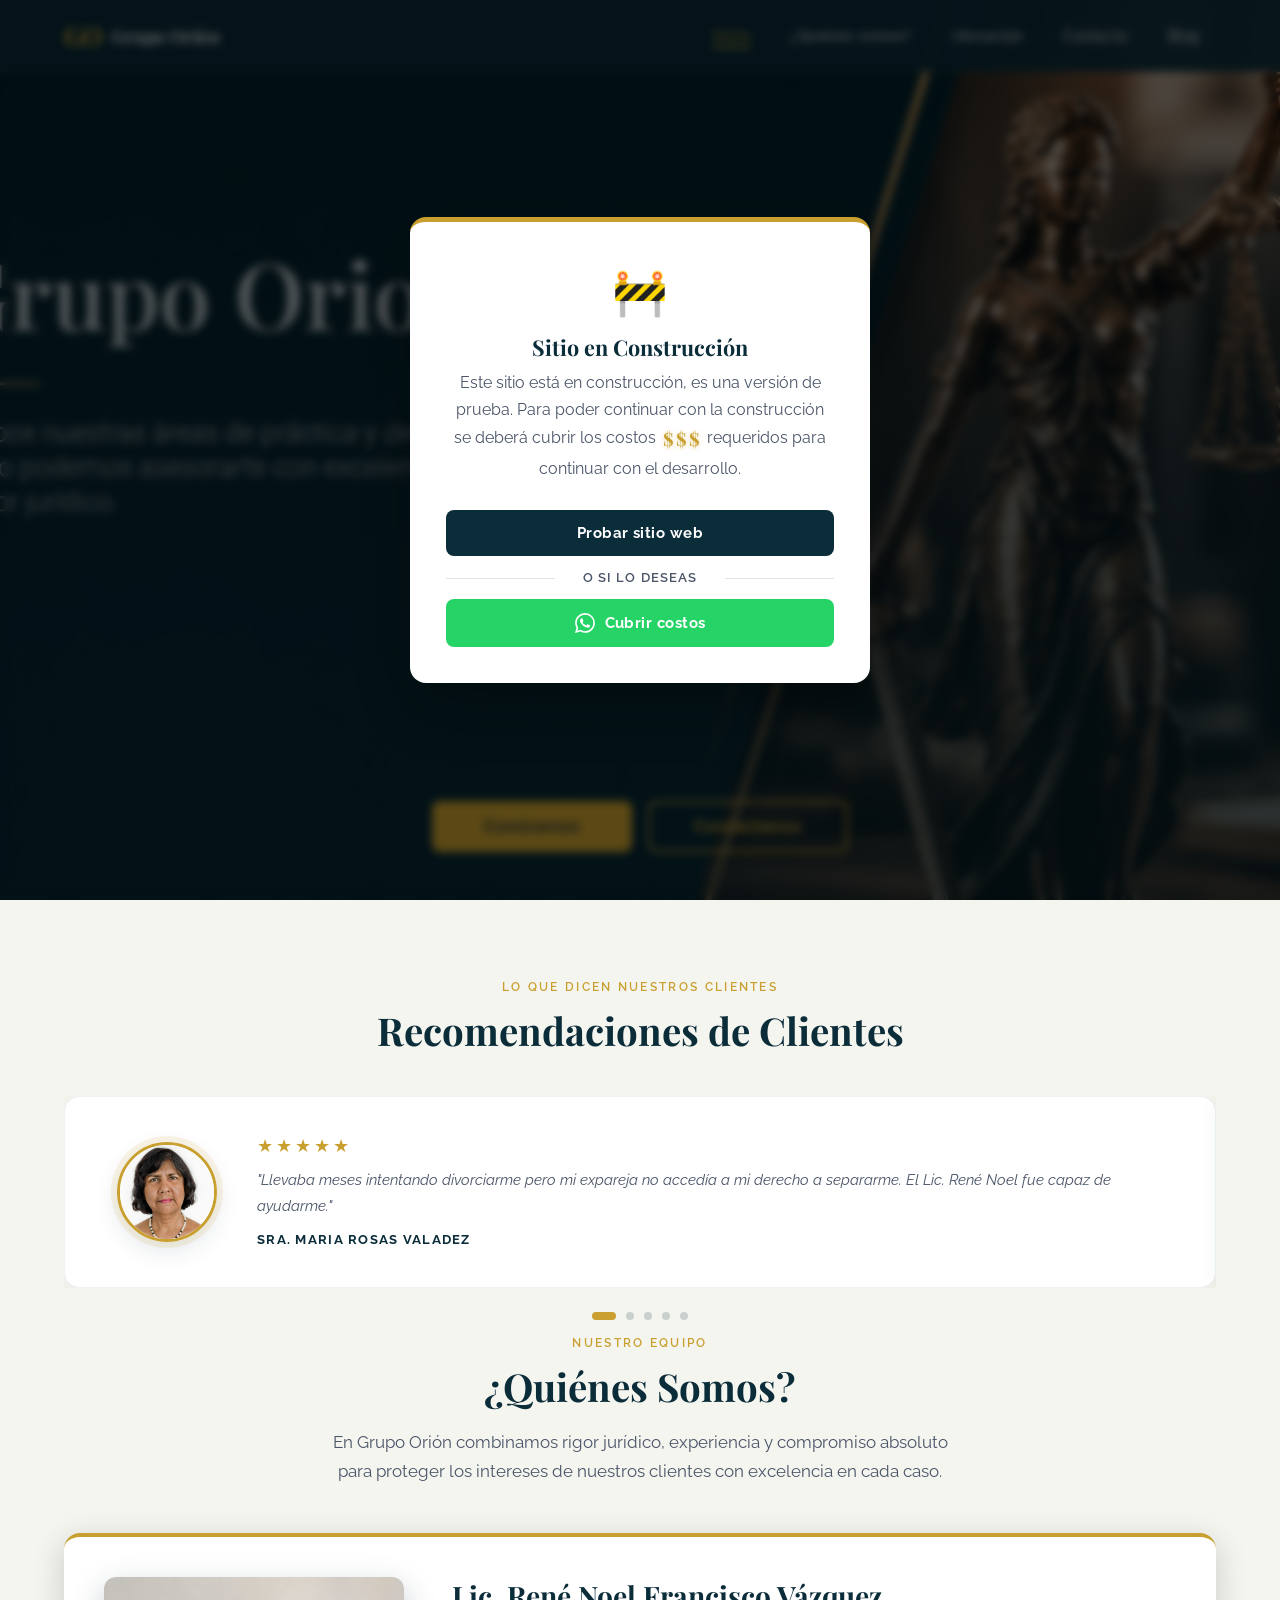
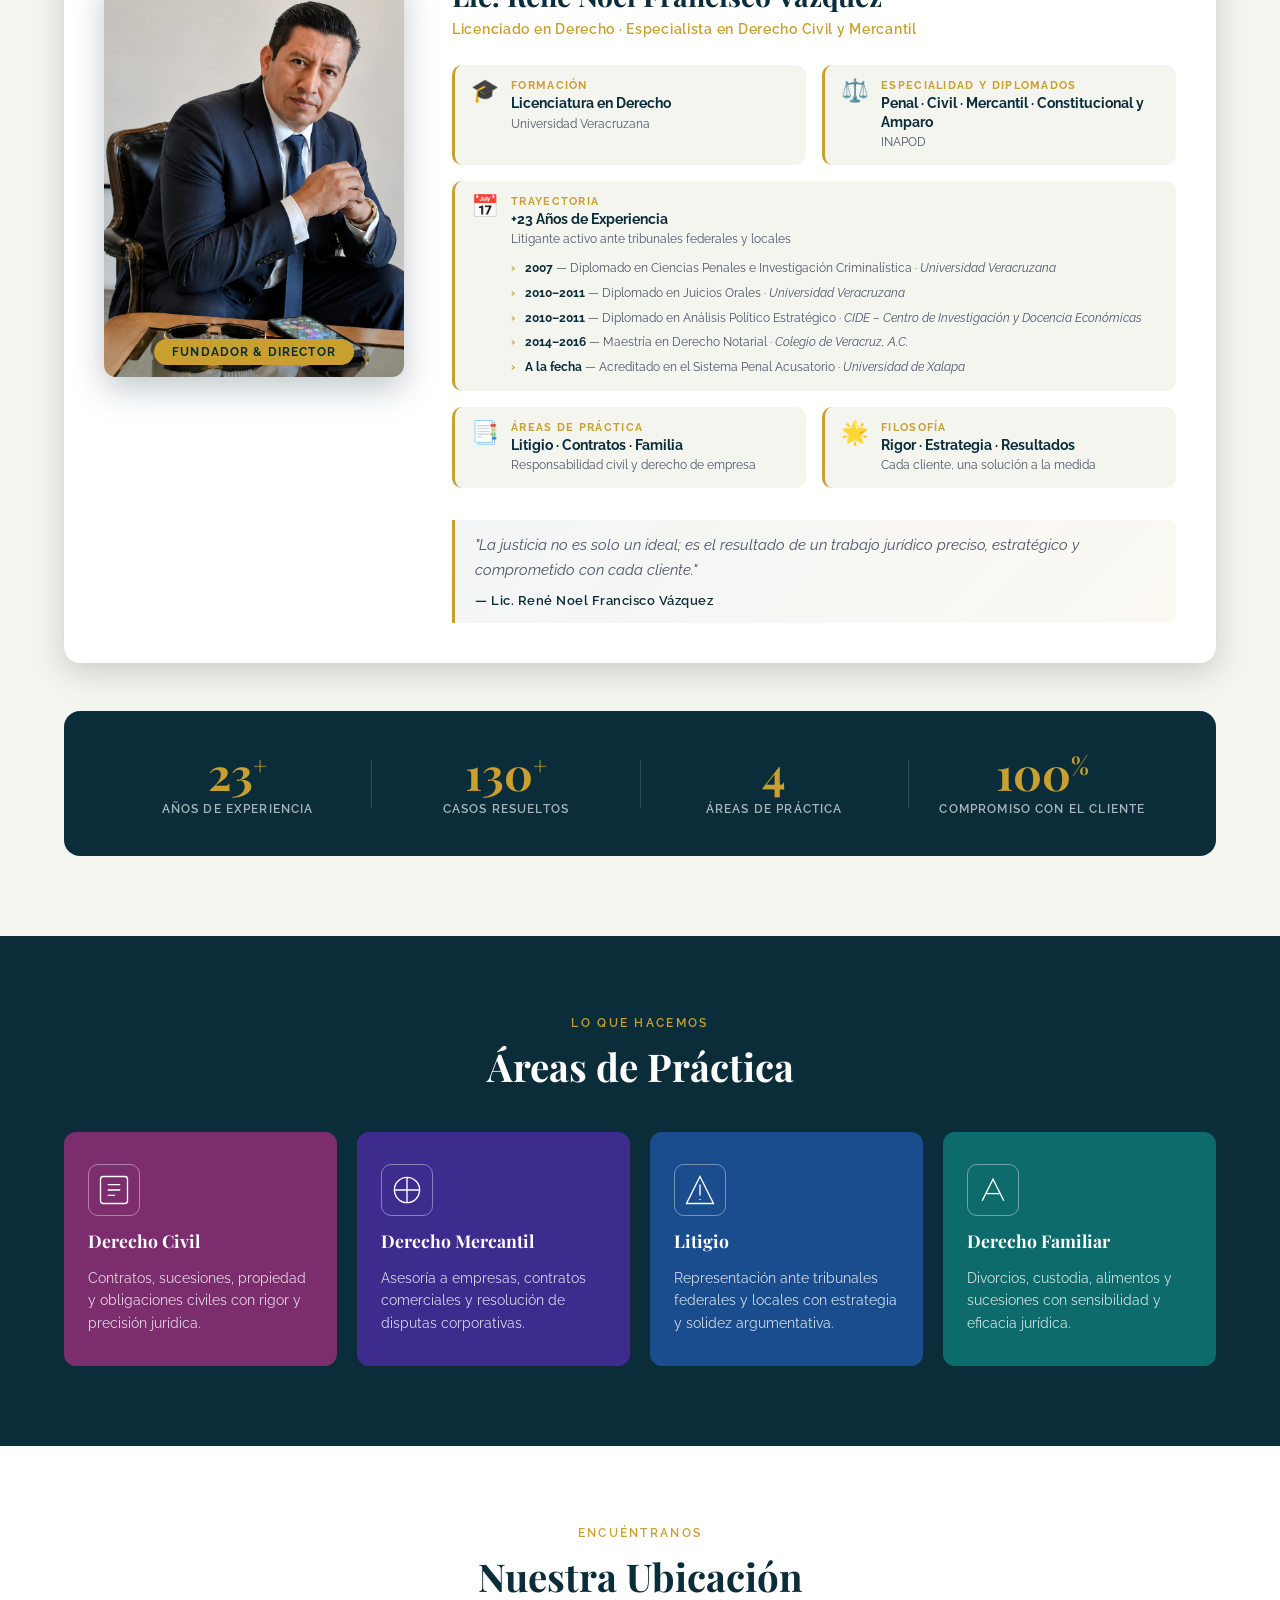
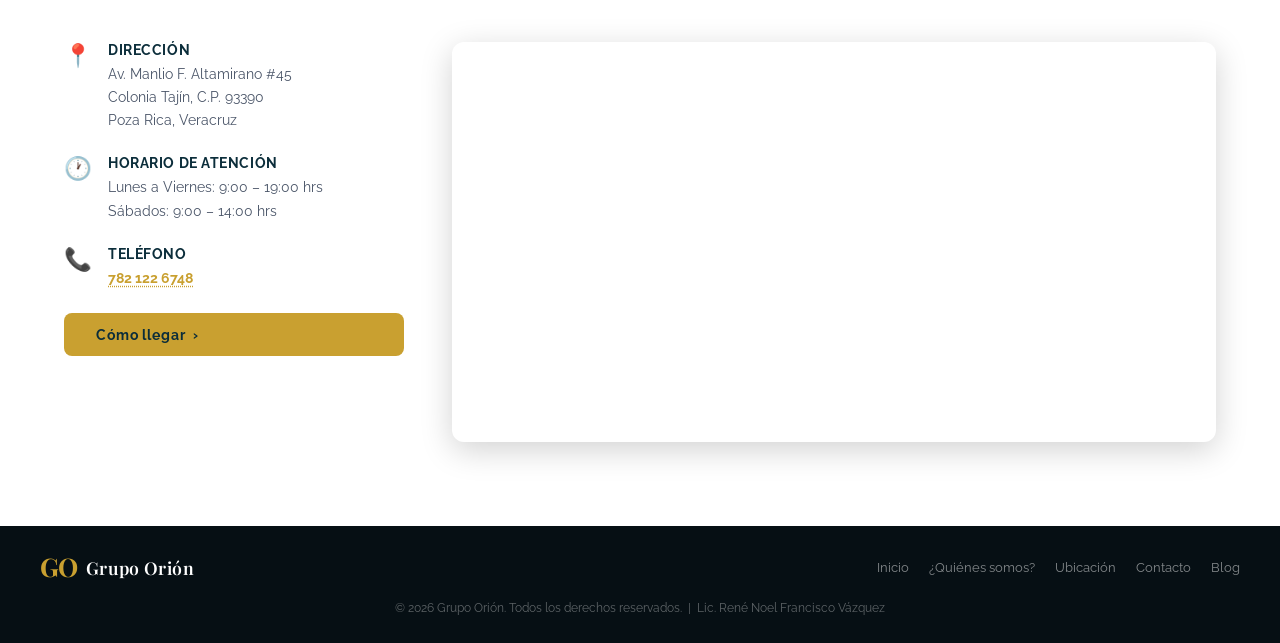
==== commit 89cae7d6: "Se agrega banner de morosidad del cliente" ====
--- a/index.html
+++ b/index.html
@@ -430,6 +430,34 @@
 
   <!-- Toast de confirmación -->
   <div class="toast" id="toast">Mensaje enviado con éxito. ¡Nos pondremos en contacto pronto!</div>
+
+  <!-- Modal de construcción -->
+  <div class="modal-overlay construccion-overlay" id="construccion-modal" role="dialog" aria-modal="true" aria-labelledby="construccion-title">
+    <div class="modal-card construccion-card">
+      <div class="construccion-icon">🚧</div>
+      <h3 class="modal-title" id="construccion-title">Sitio en Construcción</h3>
+      <p class="construccion-body">
+        Este sitio está en construcción, es una versión de prueba. Para poder continuar con la
+        construcción se deberá cubrir los costos
+        <span class="price-signs" aria-label="costos">
+          <span class="ps">$</span><span class="ps">$</span><span class="ps">$</span>
+        </span>
+        requeridos para continuar con el desarrollo.
+      </p>
+      <div class="construccion-btns">
+        <button class="modal-btn construccion-btn-probar" id="btn-probar-sitio" type="button">
+          Probar sitio web
+        </button>
+        <p class="construccion-divider">O si lo deseas</p>
+        <a href="https://wa.me/527821226748?text=Hola%20soy%20el%20cliente%20del%20proyecto%20Grupo%20Ori%C3%B3n%2C%20estoy%20interesado%20en%20el%20desarrollo%20del%20producto"
+           target="_blank" rel="noopener noreferrer"
+           class="modal-btn modal-btn-whatsapp construccion-btn-costos">
+          <svg viewBox="0 0 24 24" fill="currentColor" width="20" height="20"><path d="M17.472 14.382c-.297-.149-1.758-.867-2.03-.967-.273-.099-.471-.148-.67.15-.197.297-.767.966-.94 1.164-.173.199-.347.223-.644.075-.297-.15-1.255-.463-2.39-1.475-.883-.788-1.48-1.761-1.653-2.059-.173-.297-.018-.458.13-.606.134-.133.298-.347.446-.52.149-.174.198-.298.298-.497.099-.198.05-.371-.025-.52-.075-.149-.669-1.612-.916-2.207-.242-.579-.487-.5-.669-.51-.173-.008-.371-.01-.57-.01-.198 0-.52.074-.792.372-.272.297-1.04 1.016-1.04 2.479 0 1.462 1.065 2.875 1.213 3.074.149.198 2.096 3.2 5.077 4.487.709.306 1.262.489 1.694.625.712.227 1.36.195 1.871.118.571-.085 1.758-.719 2.006-1.413.248-.694.248-1.289.173-1.413-.074-.124-.272-.198-.57-.347m-5.421 7.403h-.004a9.87 9.87 0 01-5.031-1.378l-.361-.214-3.741.982.998-3.648-.235-.374a9.86 9.86 0 01-1.51-5.26c.001-5.45 4.436-9.884 9.888-9.884 2.64 0 5.122 1.03 6.988 2.898a9.825 9.825 0 012.893 6.994c-.003 5.45-4.437 9.884-9.885 9.884m8.413-18.297A11.815 11.815 0 0012.05 0C5.495 0 .16 5.335.157 11.892c0 2.096.547 4.142 1.588 5.945L.057 24l6.305-1.654a11.882 11.882 0 005.683 1.448h.005c6.554 0 11.89-5.335 11.893-11.893a11.821 11.821 0 00-3.48-8.413z"/></svg>
+          Cubrir costos
+        </a>
+      </div>
+    </div>
+  </div>
 
   <script src="script.js"></script>
 
--- a/styles.css
+++ b/styles.css
@@ -309,6 +309,96 @@
   color: #fff;
 }
 
+/* ── Modal de Construcción ───────────────────────────────────────── */
+.construccion-overlay {
+  z-index: 3000; /* Por encima del resto de modales */
+}
+.construccion-card {
+  max-width: 460px;
+  padding: 44px 36px 36px;
+  border-top: 5px solid var(--gold);
+}
+.construccion-icon {
+  font-size: 2.8rem;
+  margin-bottom: 14px;
+}
+.construccion-body {
+  color: var(--text-mid);
+  font-size: .97rem;
+  line-height: 1.75;
+  margin-bottom: 28px;
+}
+/* Signos de pesos estilizados */
+.price-signs {
+  display: inline-flex;
+  gap: 2px;
+  vertical-align: middle;
+  margin: 0 3px;
+}
+.price-signs .ps {
+  font-family: var(--font-head);
+  font-size: 1.15rem;
+  font-weight: 700;
+  color: var(--gold);
+  text-shadow: 0 1px 4px rgba(201,160,48,.45);
+  animation: psShimmer 2s ease-in-out infinite alternate;
+}
+.price-signs .ps:nth-child(2) { animation-delay: .25s; }
+.price-signs .ps:nth-child(3) { animation-delay: .5s;  }
+@keyframes psShimmer {
+  from { color: var(--gold);       text-shadow: 0 1px 4px rgba(201,160,48,.3);  }
+  to   { color: var(--gold-light); text-shadow: 0 2px 10px rgba(232,201,106,.7); }
+}
+.construccion-btns {
+  display: flex;
+  flex-direction: column;
+  gap: 0;
+}
+.construccion-btn-probar {
+  background: var(--teal-dark);
+  color: var(--white);
+  border: none;
+  cursor: pointer;
+  width: 100%;
+}
+.construccion-btn-probar:hover {
+  background: var(--teal-mid);
+}
+.construccion-divider {
+  color: var(--text-mid);
+  font-size: .82rem;
+  font-weight: 600;
+  letter-spacing: .08em;
+  text-transform: uppercase;
+  margin: 14px 0;
+  position: relative;
+  text-align: center;
+}
+.construccion-divider::before,
+.construccion-divider::after {
+  content: '';
+  position: absolute;
+  top: 50%;
+  width: 28%;
+  height: 1px;
+  background: #dde3e8;
+}
+.construccion-divider::before { left: 0; }
+.construccion-divider::after  { right: 0; }
+.construccion-btn-costos {
+  width: 100%;
+  margin-top: 0;
+}
+/* Responsivo */
+@media (max-width: 480px) {
+  .construccion-card {
+    padding: 36px 22px 28px;
+  }
+  .construccion-body {
+    font-size: .92rem;
+  }
+}
+
 /* ════════════════════════════════════════════════════════════════
 ════════════════════════════════════════════════════════════════ */
 .hero {
@@ -381,10 +471,39 @@
   color: var(--gold);
   cursor: pointer;
   font-family: var(--font-body);
+  position: relative;
+  overflow: hidden;
+}
+/* Brillo diagonal que recorre el botón de izquierda a derecha */
+.btn-hero-outline::before {
+  content: '';
+  position: absolute;
+  top: 0;
+  left: -130%;
+  width: 80%;
+  height: 100%;
+  background: linear-gradient(
+    120deg,
+    transparent 0%,
+    rgba(255,255,255,.18) 40%,
+    rgba(255,255,255,.55) 50%,
+    rgba(255,255,255,.18) 60%,
+    transparent 100%
+  );
+  transform: skewX(-20deg);
+  animation: btnShimmer 1.8s ease-in-out infinite;
+  pointer-events: none;
+}
+@keyframes btnShimmer {
+  0%          { left: -130%; }
+  55%, 100%   { left:  130%; }
 }
 .btn-hero-outline:hover {
   background: var(--gold);
   color: var(--teal-dark);
+}
+.btn-hero-outline:hover::before {
+  animation-play-state: paused;
 }
 
 /* ════════════════════════════════════════════════════════════════
